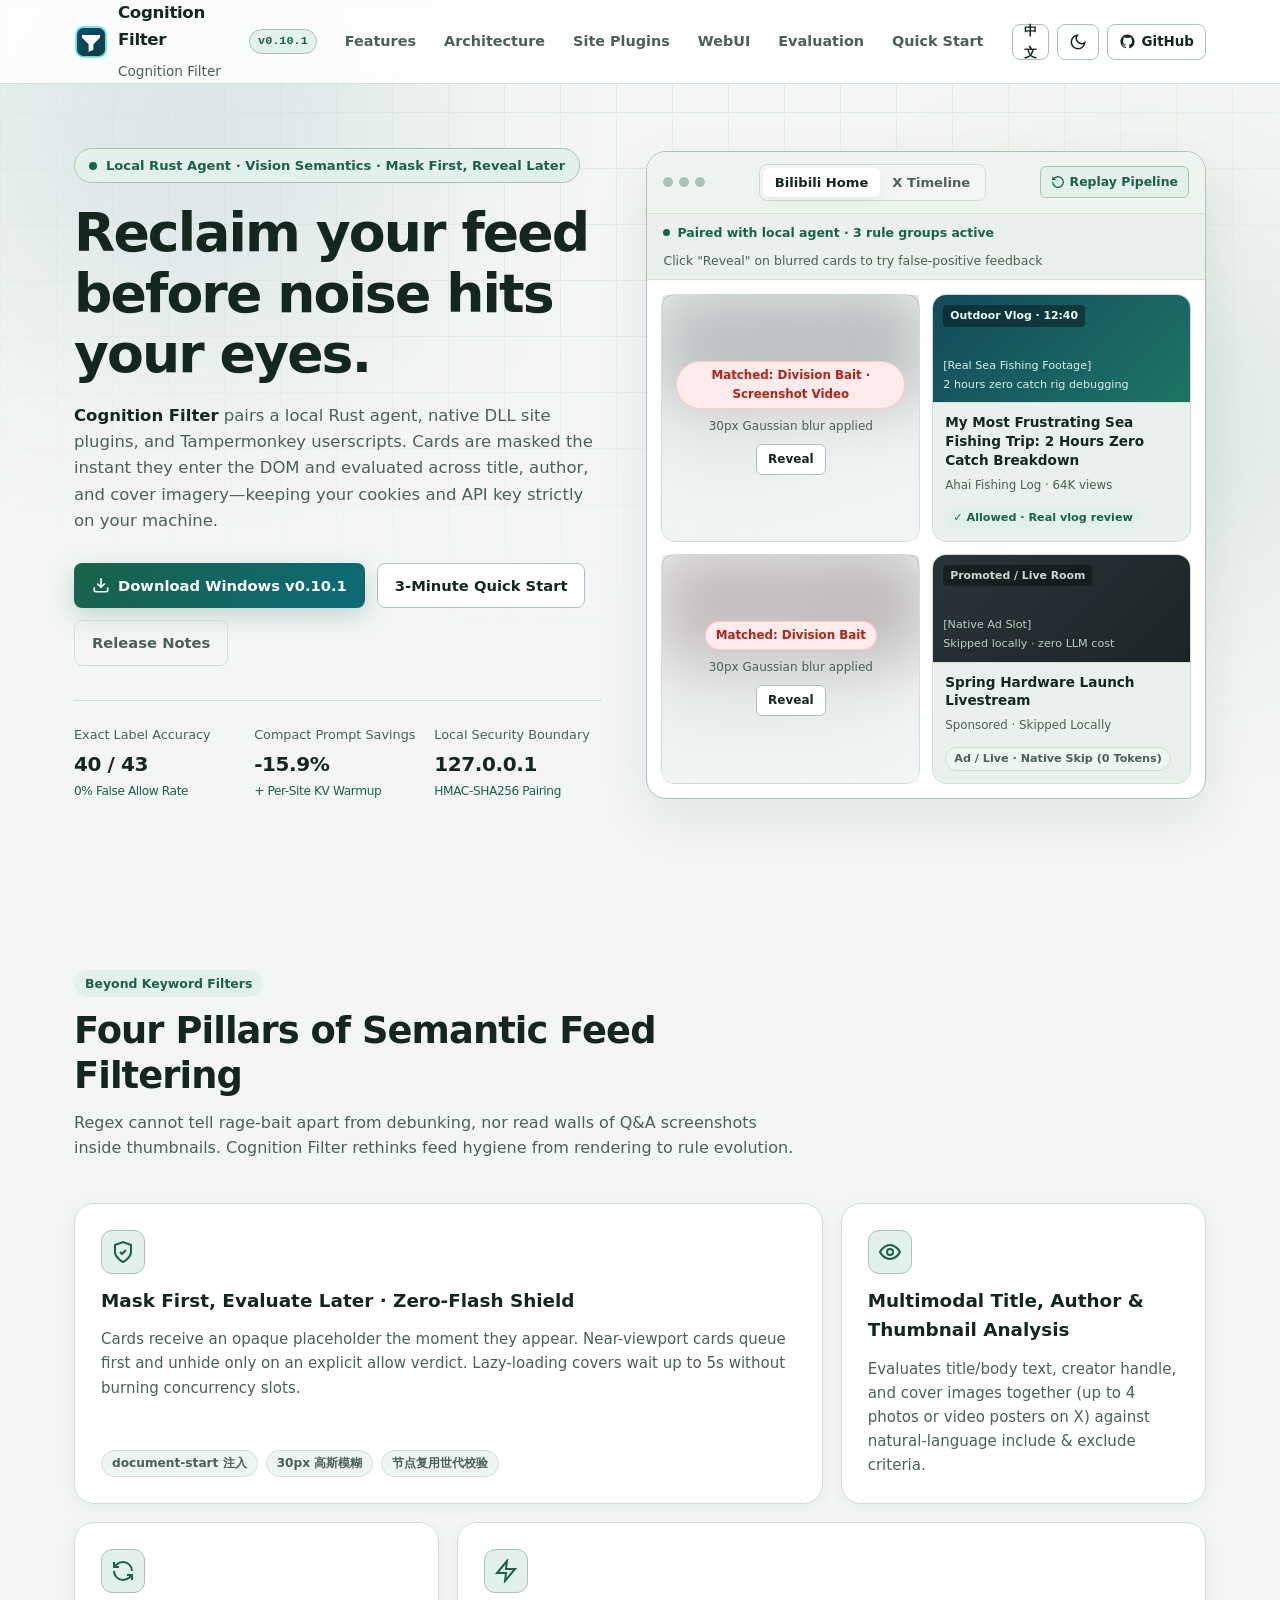
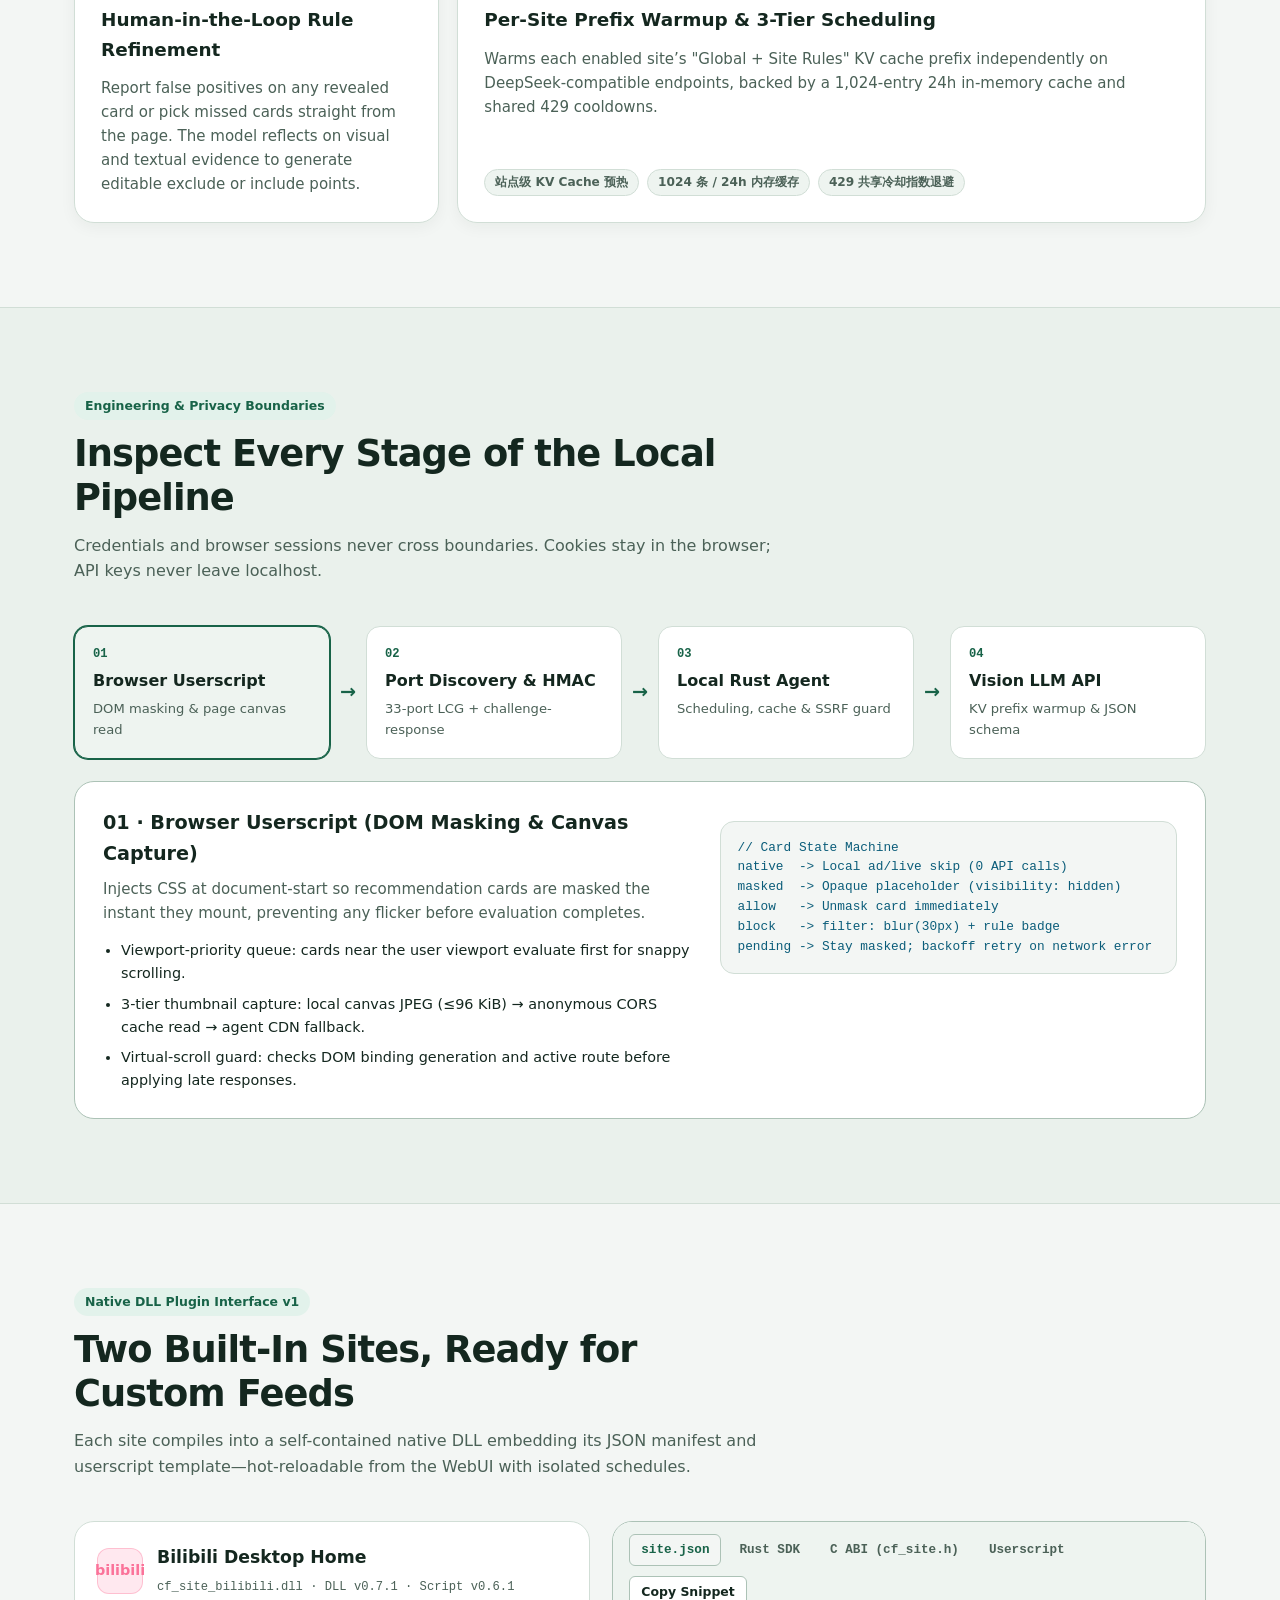
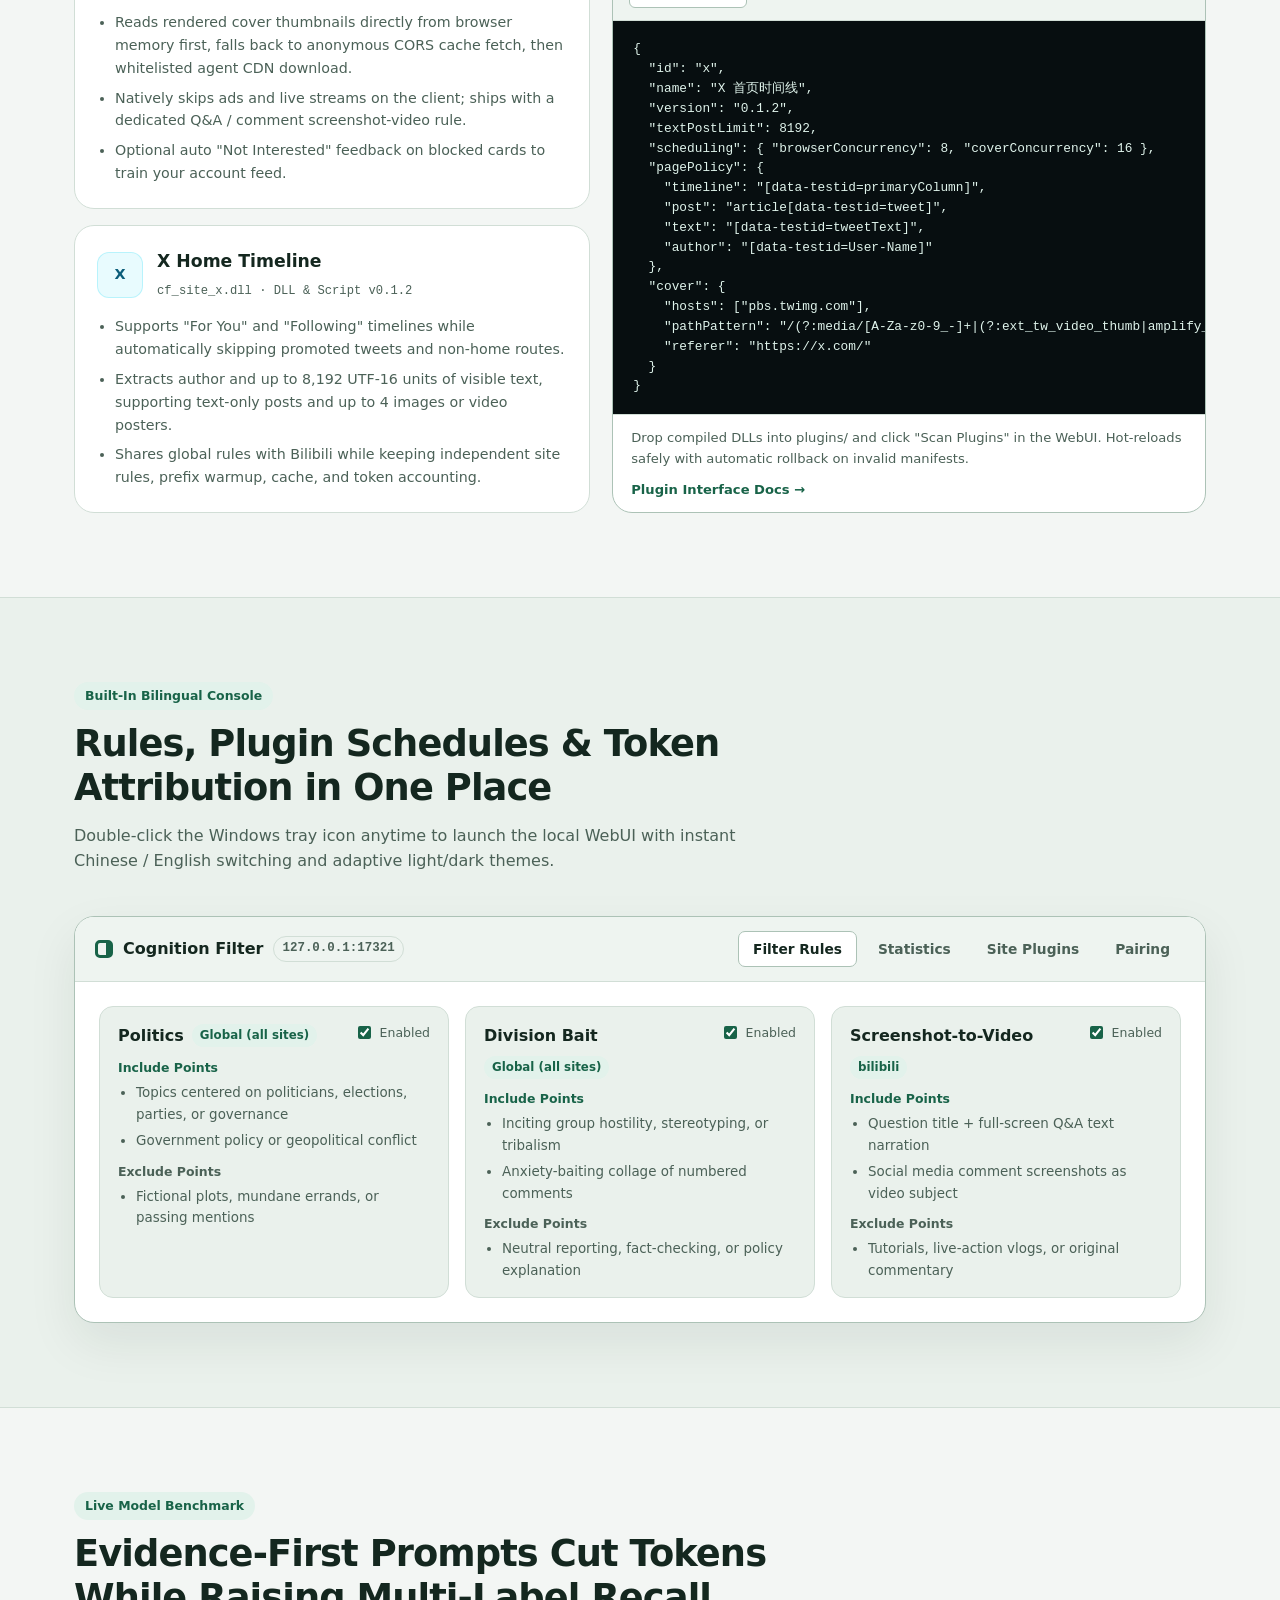
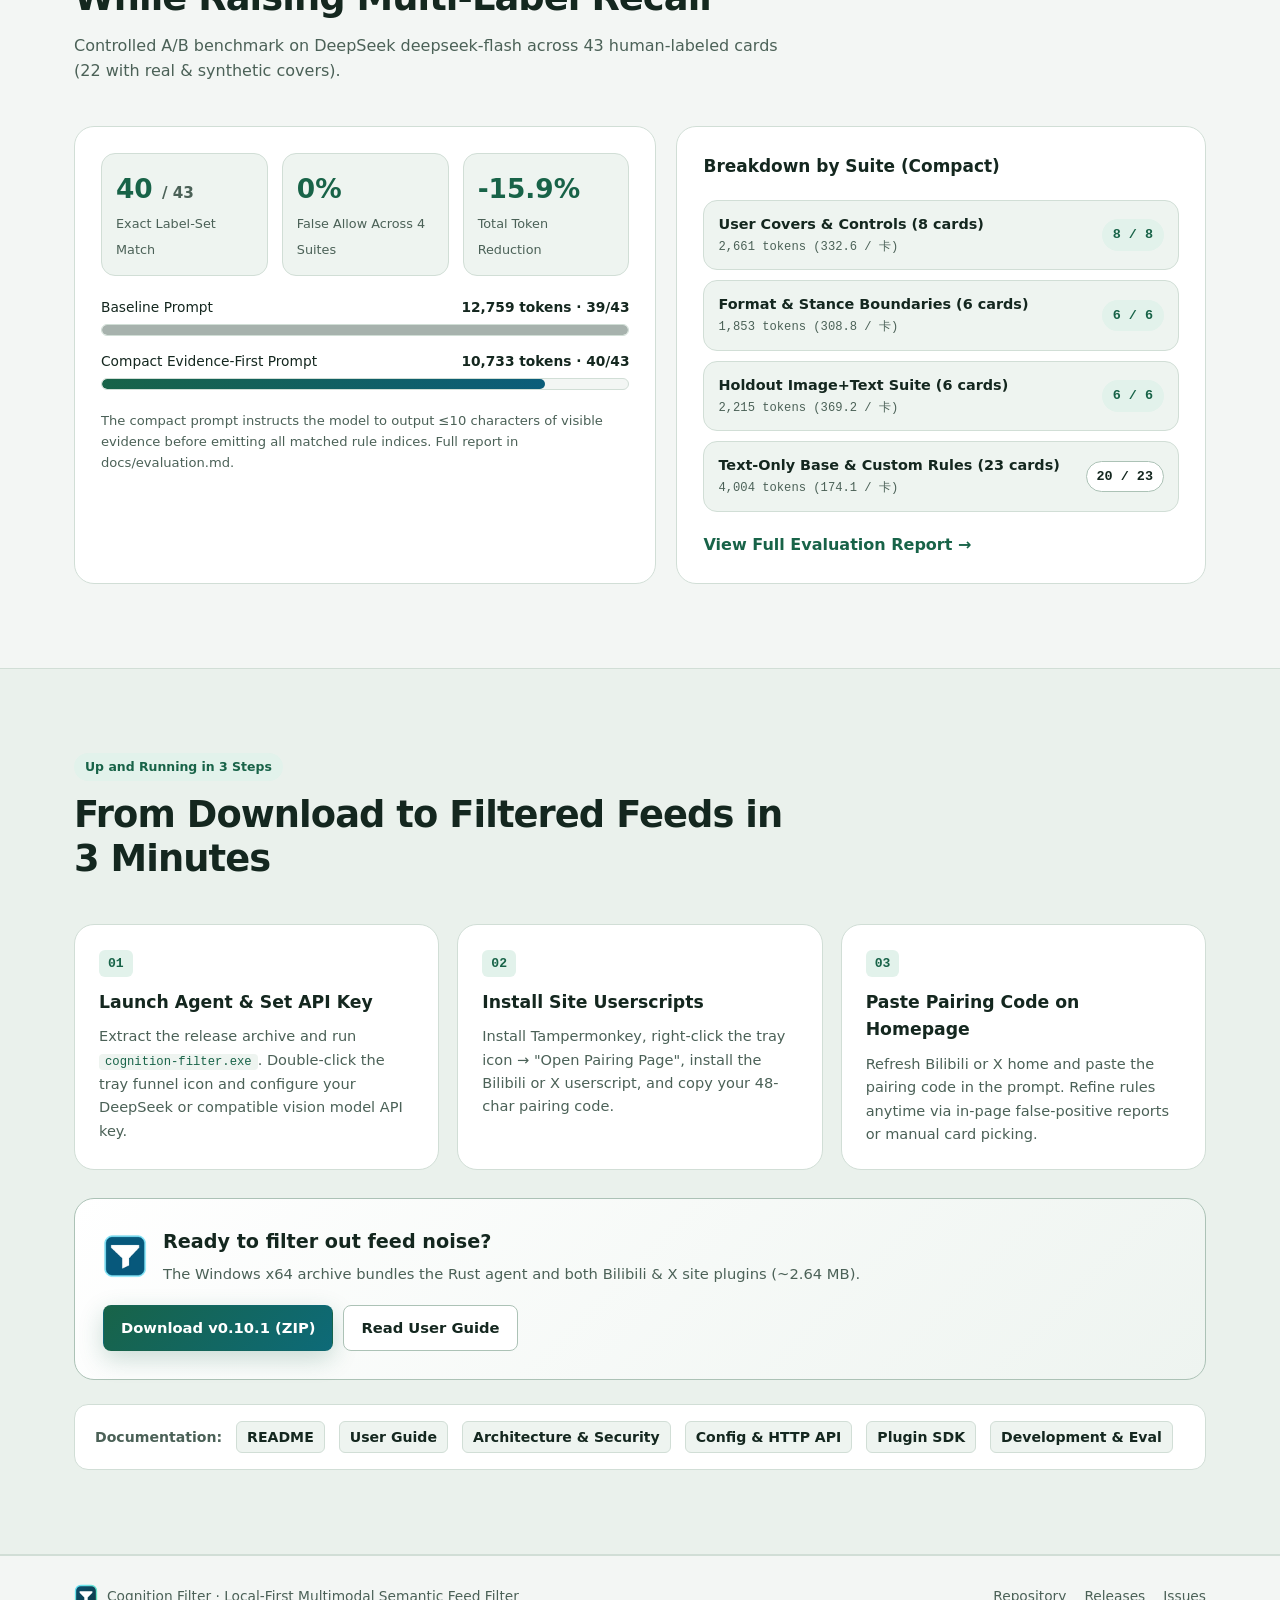
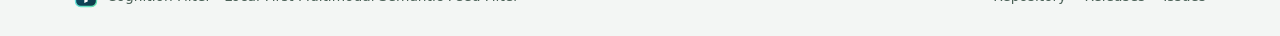
==== website/index.html @ f6a84e38 "Add GitHub Pages homepage and link from README" ====
<!doctype html>
<html lang="zh-CN" data-theme="dark">
<head>
  <meta charset="utf-8">
  <meta name="viewport" content="width=device-width, initial-scale=1">
  <title data-i18n="meta.title">认知滤网 Cognition Filter · 本地优先的多模态网页语义过滤工具</title>
  <meta name="description" content="认知滤网（Cognition Filter）：本地 Rust Agent + 站点 DLL 插件 + 油猴脚本，结合视觉大模型对 B 站、X 等信息流卡片先遮盖、后判定，把信息流还给自己。">
  <meta property="og:type" content="website">
  <meta property="og:title" content="认知滤网 Cognition Filter">
  <meta property="og:description" content="本地优先的多模态网页语义过滤工具：先遮盖、后判定，结合标题、作者与封面语义过滤信息流噪音。">
  <meta property="og:url" content="https://lightsing.github.io/cognition-filter/">
  <link rel="icon" type="image/svg+xml" href="assets/logo.svg">
  <link rel="alternate icon" type="image/png" href="assets/tray-icon.png">
  <link rel="stylesheet" href="styles.css">
  <script defer src="app.js"></script>
</head>
<body>
  <a class="skip-link" href="#main" data-i18n="a11y.skip">跳到主要内容</a>

  <div class="ambient-bg" aria-hidden="true">
    <div class="ambient-orb orb-1"></div>
    <div class="ambient-orb orb-2"></div>
    <div class="ambient-grid"></div>
  </div>

  <header class="site-header">
    <div class="container header-inner">
      <a class="brand" href="#top">
        <img class="brand-logo" src="assets/logo.svg" alt="" width="34" height="34">
        <span class="brand-copy">
          <strong data-i18n="brand.name">认知滤网</strong>
          <span class="brand-en">Cognition Filter</span>
        </span>
        <span class="version-pill">v0.10.1</span>
      </a>

      <nav class="main-nav" aria-label="Primary">
        <a href="#features" data-i18n="nav.features">核心特性</a>
        <a href="#architecture" data-i18n="nav.architecture">架构与安全</a>
        <a href="#plugins" data-i18n="nav.plugins">站点插件</a>
        <a href="#webui" data-i18n="nav.webui">本地 WebUI</a>
        <a href="#eval" data-i18n="nav.eval">实测数据</a>
        <a href="#quickstart" data-i18n="nav.quickstart">快速开始</a>
      </nav>

      <div class="header-actions">
        <button id="lang-toggle" class="icon-btn" type="button" aria-label="Switch language">
          <span class="btn-label" id="lang-label">EN</span>
        </button>
        <button id="theme-toggle" class="icon-btn" type="button" aria-label="Toggle theme" title="Toggle theme">
          <svg class="icon-sun" viewBox="0 0 24 24" width="18" height="18" fill="none" stroke="currentColor" stroke-width="2" aria-hidden="true">
            <circle cx="12" cy="12" r="4"/>
            <path d="M12 2v2m0 16v2M4.93 4.93l1.41 1.41m11.32 11.32l1.41 1.41M2 12h2m16 0h2M4.93 19.07l1.41-1.41m11.32-11.32l1.41-1.41"/>
          </svg>
          <svg class="icon-moon" viewBox="0 0 24 24" width="18" height="18" fill="none" stroke="currentColor" stroke-width="2" aria-hidden="true">
            <path d="M21 12.79A9 9 0 1 1 11.21 3 7 7 0 0 0 21 12.79z"/>
          </svg>
        </button>
        <a class="gh-btn" href="https://github.com/lightsing/cognition-filter" target="_blank" rel="noopener noreferrer">
          <svg viewBox="0 0 24 24" width="17" height="17" fill="currentColor" aria-hidden="true">
            <path d="M12 2C6.477 2 2 6.484 2 12.017c0 4.425 2.865 8.18 6.839 9.504.5.092.682-.217.682-.483 0-.237-.008-.868-.013-1.703-2.782.605-3.369-1.343-3.369-1.343-.454-1.158-1.11-1.466-1.11-1.466-.908-.62.069-.608.069-.608 1.003.07 1.53 1.032 1.53 1.032.892 1.53 2.341 1.088 2.91.832.092-.647.35-1.088.636-1.338-2.22-.253-4.555-1.113-4.555-4.951 0-1.093.39-1.988 1.029-2.688-.103-.253-.446-1.272.098-2.65 0 0 .84-.27 2.75 1.026A9.564 9.564 0 0 1 12 6.844a9.59 9.59 0 0 1 2.504.337c1.909-1.296 2.747-1.027 2.747-1.027.546 1.379.202 2.398.1 2.651.64.7 1.028 1.595 1.028 2.688 0 3.848-2.339 4.695-4.566 4.943.359.309.678.92.678 1.855 0 1.338-.012 2.419-.012 2.747 0 .268.18.58.688.482A10.02 10.02 0 0 0 22 12.017C22 6.484 17.522 2 12 2z"/>
          </svg>
          <span>GitHub</span>
        </a>
        <button id="menu-toggle" class="icon-btn mobile-only" type="button" aria-label="Toggle navigation" aria-expanded="false">
          <svg viewBox="0 0 24 24" width="20" height="20" fill="none" stroke="currentColor" stroke-width="2" aria-hidden="true">
            <path d="M4 7h16M4 12h16M4 17h16"/>
          </svg>
        </button>
      </div>
    </div>
    <div id="mobile-drawer" class="mobile-drawer" hidden>
      <a href="#features" data-i18n="nav.features">核心特性</a>
      <a href="#architecture" data-i18n="nav.architecture">架构与安全</a>
      <a href="#plugins" data-i18n="nav.plugins">站点插件</a>
      <a href="#webui" data-i18n="nav.webui">本地 WebUI</a>
      <a href="#eval" data-i18n="nav.eval">实测数据</a>
      <a href="#quickstart" data-i18n="nav.quickstart">快速开始</a>
    </div>
  </header>

  <main id="main">
    <!-- Hero Section -->
    <section id="top" class="hero">
      <div class="container hero-grid">
        <div class="hero-copy">
          <div class="eyebrow">
            <span class="pulse-dot" aria-hidden="true"></span>
            <span data-i18n="hero.eyebrow">Rust 本地 Agent · 多模态视觉语义 · 先遮盖后判定</span>
          </div>
          <h1 class="hero-title" data-i18n="hero.title">
            在污染视线前，<br>把信息流还给自己。
          </h1>
          <p class="hero-desc" data-i18n="hero.desc">
            <strong>认知滤网（Cognition Filter）</strong>通过「本地 Rust Agent + 站点 DLL 插件 + 油猴脚本」协同工作。卡片出现即施加占位遮罩，综合标题、作者与封面视觉语义判定——精准拦截情绪挑动与截图搬运视频，Cookie 与 API Key 始终留在你的电脑。
          </p>

          <div class="hero-cta">
            <a class="btn btn-primary" href="https://github.com/lightsing/cognition-filter/releases/download/v0.10.1/cognition-filter-v0.10.1-windows-x64.zip">
              <svg viewBox="0 0 24 24" width="18" height="18" fill="none" stroke="currentColor" stroke-width="2.2" aria-hidden="true">
                <path d="M21 15v4a2 2 0 0 1-2 2H5a2 2 0 0 1-2-2v-4M7 10l5 5 5-5M12 15V3"/>
              </svg>
              <span data-i18n="hero.download">下载 Windows 版 v0.10.1</span>
            </a>
            <a class="btn btn-secondary" href="#quickstart" data-i18n="hero.quickstart">5 分钟快速上手</a>
            <a class="btn btn-ghost" href="https://github.com/lightsing/cognition-filter/releases/tag/v0.10.1" target="_blank" rel="noopener noreferrer" data-i18n="hero.releaseNotes">Release 说明</a>
          </div>

          <dl class="hero-metrics">
            <div class="hero-metric">
              <dt data-i18n="hero.metric1Label">实测完整标签命中</dt>
              <dd>40 / 43 <span class="metric-sub" data-i18n="hero.metric1Sub">0% 漏放误行</span></dd>
            </div>
            <div class="hero-metric">
              <dt data-i18n="hero.metric2Label">紧凑提示词省流</dt>
              <dd>-15.9% <span class="metric-sub" data-i18n="hero.metric2Sub">+ 站点 KV 前缀预热</span></dd>
            </div>
            <div class="hero-metric">
              <dt data-i18n="hero.metric3Label">隐私与安全边界</dt>
              <dd>127.0.0.1 <span class="metric-sub" data-i18n="hero.metric3Sub">HMAC 双向配对</span></dd>
            </div>
          </dl>
        </div>

        <!-- Interactive Live Demo Sandbox -->
        <div class="hero-demo" aria-label="Interactive filtering demonstration">
          <div class="demo-chrome">
            <div class="demo-dots" aria-hidden="true">
              <span></span><span></span><span></span>
            </div>
            <div class="demo-tabs" role="tablist" aria-label="Site preview tabs">
              <button class="demo-tab is-active" type="button" role="tab" aria-selected="true" data-site="bilibili" data-i18n="demo.tabBili">哔哩哔哩首页</button>
              <button class="demo-tab" type="button" role="tab" aria-selected="false" data-site="x" data-i18n="demo.tabX">X 首页时间线</button>
            </div>
            <button id="replay-demo" class="replay-btn" type="button">
              <svg viewBox="0 0 24 24" width="14" height="14" fill="none" stroke="currentColor" stroke-width="2.2" aria-hidden="true">
                <path d="M3 12a9 9 0 1 0 3-6.7L3 8m0-5v5h5"/>
              </svg>
              <span data-i18n="demo.replay">重放过滤流程</span>
            </button>
          </div>

          <div class="demo-status-bar">
            <span class="demo-status-pill">
              <span class="status-dot"></span>
              <span id="demo-pipeline-text" data-i18n="demo.statusReady">已配对本地 Agent · 3 组规则生效中</span>
            </span>
            <span class="demo-hint" data-i18n="demo.hint">点击遮罩卡片的「仍要查看」体验误杀反馈</span>
          </div>

          <div id="demo-feed" class="demo-feed"></div>
        </div>
      </div>
    </section>

    <!-- Core Features Section -->
    <section id="features" class="section">
      <div class="container">
        <div class="section-head">
          <span class="section-tag" data-i18n="features.tag">为什么不是关键词屏蔽</span>
          <h2 data-i18n="features.title">真正读懂封面与语境的四重机制</h2>
          <p data-i18n="features.lead">关键词正则无法分辨「制造对立」与「理性辟谣」，也看不见封面上满屏的聊天与回答截图。认知滤网从呈现机制到规则进化全面重构过滤体验。</p>
        </div>

        <div class="bento-grid">
          <article class="bento-card bento-wide">
            <div class="bento-icon icon-shield" aria-hidden="true">
              <svg viewBox="0 0 24 24" width="24" height="24" fill="none" stroke="currentColor" stroke-width="2">
                <path d="M12 22s8-4 8-10V5l-8-3-8 3v7c0 6 8 10 8 10z"/>
                <path d="m9 12 2 2 4-4"/>
              </svg>
            </div>
            <h3 data-i18n="features.f1Title">先遮盖，后判定 · 零闪屏护眼盾</h3>
            <p data-i18n="features.f1Desc">卡片进入 DOM 瞬间施加不透明占位，靠近视口的卡片优先排队送审，明确放行后才显露内容。封面懒加载期间（最多等待 5 秒）不占送审并发名额，证据不足或超时的卡片保持待判定，绝不「先闪现再隐藏」。</p>
            <div class="pill-row">
              <span>document-start 注入</span>
              <span>30px 高斯模糊</span>
              <span>节点复用世代校验</span>
            </div>
          </article>

          <article class="bento-card">
            <div class="bento-icon icon-vision" aria-hidden="true">
              <svg viewBox="0 0 24 24" width="24" height="24" fill="none" stroke="currentColor" stroke-width="2">
                <path d="M2 12s3.5-7 10-7 10 7 10 7-3.5 7-10 7-10-7-10-7Z"/>
                <circle cx="12" cy="12" r="3"/>
              </svg>
            </div>
            <h3 data-i18n="features.f2Title">标题、昵称与封面联合判断</h3>
            <p data-i18n="features.f2Desc">合看标题/正文、作者昵称和缩略图（X 支持最多 4 张配图与视频海报），自然语言编写「命中要点」与「保留例外」，一眼区分实拍科普与网帖截图搬运。</p>
          </article>

          <article class="bento-card">
            <div class="bento-icon icon-loop" aria-hidden="true">
              <svg viewBox="0 0 24 24" width="24" height="24" fill="none" stroke="currentColor" stroke-width="2">
                <path d="M21 12a9 9 0 0 0-9-9 9.75 9.75 0 0 0-6.74 2.74L3 8"/>
                <path d="M3 3v5h5m-5 4a9 9 0 0 0 9 9 9.75 9.75 0 0 0 6.74-2.74L21 16"/>
                <path d="M16 16h5v5"/>
              </svg>
            </div>
            <h3 data-i18n="features.f3Title">误杀反思与选卡屏蔽闭环</h3>
            <p data-i18n="features.f3Desc">展开命中卡片点击「反馈误杀」，或通过油猴菜单「选择卡片进行屏蔽」，模型会自动提炼可泛化的视觉与文本边界，生成可编辑的例外或命中要点写入规则组。</p>
          </article>

          <article class="bento-card bento-wide">
            <div class="bento-icon icon-bolt" aria-hidden="true">
              <svg viewBox="0 0 24 24" width="24" height="24" fill="none" stroke="currentColor" stroke-width="2">
                <path d="M13 2 3 14h9l-1 8 10-12h-9l1-8z"/>
              </svg>
            </div>
            <h3 data-i18n="features.f4Title">按站点前缀预热 + 三级缓存与并发调度</h3>
            <p data-i18n="features.f4Desc">使用 DeepSeek 等兼容接口时，Agent 为每个启用站点独立预热「全局 + 本站规则」KV Cache 前缀，逐卡判定从规则确认轮次直接分叉；叠加 24 小时 1,024 条内存判定缓存与页面缓存读图，大幅压低 Token 成本与网络延迟。</p>
            <div class="pill-row">
              <span>站点级 KV Cache 预热</span>
              <span>1024 条 / 24h 内存缓存</span>
              <span>429 共享冷却指数退避</span>
            </div>
          </article>
        </div>
      </div>
    </section>

    <!-- Architecture & Security Section -->
    <section id="architecture" class="section section-alt">
      <div class="container">
        <div class="section-head">
          <span class="section-tag" data-i18n="arch.tag">工程架构与隐私边界</span>
          <h2 data-i18n="arch.title">点击任意链路节点，查看安全与并发设计</h2>
          <p data-i18n="arch.lead">所有敏感凭证与账号状态严格隔离。浏览器 Cookie 不出页面，API Key 不出本机。</p>
        </div>

        <div class="arch-pipeline" role="tablist" aria-label="Architecture stages">
          <button class="arch-node is-active" type="button" role="tab" aria-selected="true" data-stage="userscript">
            <span class="node-step">01</span>
            <strong data-i18n="arch.s1Title">浏览器油猴脚本</strong>
            <span class="node-sub" data-i18n="arch.s1Sub">DOM 遮罩与页面读图</span>
          </button>
          <div class="arch-arrow" aria-hidden="true">→</div>
          <button class="arch-node" type="button" role="tab" aria-selected="false" data-stage="discovery">
            <span class="node-step">02</span>
            <strong data-i18n="arch.s2Title">端口发现与配对</strong>
            <span class="node-sub" data-i18n="arch.s2Sub">LCG 序列 + HMAC 校验</span>
          </button>
          <div class="arch-arrow" aria-hidden="true">→</div>
          <button class="arch-node" type="button" role="tab" aria-selected="false" data-stage="agent">
            <span class="node-step">03</span>
            <strong data-i18n="arch.s3Title">Rust 本地 Agent</strong>
            <span class="node-sub" data-i18n="arch.s3Sub">调度、缓存与 SSRF 守卫</span>
          </button>
          <div class="arch-arrow" aria-hidden="true">→</div>
          <button class="arch-node" type="button" role="tab" aria-selected="false" data-stage="model">
            <span class="node-step">04</span>
            <strong data-i18n="arch.s4Title">视觉大模型 API</strong>
            <span class="node-sub" data-i18n="arch.s4Sub">KV 预热与结构化输出</span>
          </button>
        </div>

        <div id="arch-detail" class="arch-detail"></div>
      </div>
    </section>

    <!-- Site Plugins & SDK Section -->
    <section id="plugins" class="section">
      <div class="container">
        <div class="section-head">
          <span class="section-tag" data-i18n="plugins.tag">原生 DLL 插件架构 v1</span>
          <h2 data-i18n="plugins.title">开箱即用双站点，几分钟扩展任意信息流</h2>
          <p data-i18n="plugins.lead">每个网站封装为自包含的原生动态库（内嵌清单 JSON 与油猴脚本模板），支持 WebUI 热重载、独立并发额度与站点专属规则。</p>
        </div>

        <div class="plugins-layout">
          <div class="site-cards-col">
            <article class="site-card">
              <div class="site-card-head">
                <div class="site-badge badge-bili">bilibili</div>
                <div>
                  <h3 data-i18n="plugins.biliName">哔哩哔哩首页</h3>
                  <span class="site-meta">cf_site_bilibili.dll · DLL v0.7.1 · Script v0.6.1</span>
                </div>
              </div>
              <ul class="site-features">
                <li data-i18n="plugins.biliF1">优先直读页面已渲染封面缩略图，失败后匿名跨域缓存读取，最终兜底 Agent 白名单 CDN 下载（i0/i1/i2.hdslb.com）。</li>
                <li data-i18n="plugins.biliF2">本机识别并跳过广告位与直播间；内置「网帖、问答和评论截图转视频」专属规则。</li>
                <li data-i18n="plugins.biliF3">可选开启对命中卡片自动点击「内容不感兴趣」，联动账号原生推荐反馈。</li>
              </ul>
            </article>

            <article class="site-card">
              <div class="site-card-head">
                <div class="site-badge badge-x">X</div>
                <div>
                  <h3 data-i18n="plugins.xName">X 首页时间线</h3>
                  <span class="site-meta">cf_site_x.dll · DLL &amp; Script v0.1.2</span>
                </div>
              </div>
              <ul class="site-features">
                <li data-i18n="plugins.xF1">支持「为你推荐」与「正在关注」时间线，自动跳过推广广告与非首页路由。</li>
                <li data-i18n="plugins.xF2">提取作者与最多 8,192 个 UTF-16 单元可见正文，支持纯文字帖及最多 4 张配图/视频静态预览。</li>
                <li data-i18n="plugins.xF3">与 B 站共享全局规则同时享有独立的站点规则、前缀预热、缓存与用量统计。</li>
              </ul>
            </article>
          </div>

          <div class="sdk-workbench">
            <div class="workbench-head">
              <div class="code-tabs" role="tablist" aria-label="SDK Code examples">
                <button class="code-tab is-active" type="button" data-code="manifest">site.json</button>
                <button class="code-tab" type="button" data-code="rust">Rust SDK</button>
                <button class="code-tab" type="button" data-code="cabi">C ABI (cf_site.h)</button>
                <button class="code-tab" type="button" data-code="userscript">Userscript</button>
              </div>
              <button id="copy-code" class="copy-code-btn" type="button" data-i18n="sdk.copy">复制片段</button>
            </div>
            <pre class="code-block"><code id="sdk-code"></code></pre>
            <div class="workbench-foot">
              <span data-i18n="sdk.foot">编译后放入 plugins/ 目录，在 WebUI 点击「发现新插件」即可生效，支持热重载且校验失败自动回退。</span>
              <a href="https://github.com/lightsing/cognition-filter/blob/main/docs/site-plugins.md" target="_blank" rel="noopener noreferrer" data-i18n="sdk.docsLink">阅读插件接口文档 →</a>
            </div>
          </div>
        </div>
      </div>
    </section>

    <!-- Local WebUI Interactive Preview -->
    <section id="webui" class="section section-alt">
      <div class="container">
        <div class="section-head">
          <span class="section-tag" data-i18n="webui.tag">自带双语本地控制台</span>
          <h2 data-i18n="webui.title">从规则编排到 Token 归因，一切尽在掌握</h2>
          <p data-i18n="webui.lead">双击 Windows 托盘漏斗图标即可打开本地 WebUI，支持简体中文 / English 实时切换与深浅色自适应。</p>
        </div>

        <div class="webui-frame">
          <div class="webui-topbar">
            <div class="webui-brand">
              <span class="webui-mark" aria-hidden="true"></span>
              <span>Cognition Filter</span>
              <span class="webui-host">127.0.0.1:17321</span>
            </div>
            <div class="webui-nav" role="tablist" aria-label="WebUI screens">
              <button class="webui-tab is-active" type="button" data-screen="rules" data-i18n="webui.tabRules">过滤规则</button>
              <button class="webui-tab" type="button" data-screen="stats" data-i18n="webui.tabStats">过滤统计</button>
              <button class="webui-tab" type="button" data-screen="plugins" data-i18n="webui.tabPlugins">站点插件</button>
              <button class="webui-tab" type="button" data-screen="pairing" data-i18n="webui.tabPairing">浏览器配对</button>
            </div>
          </div>
          <div id="webui-viewport" class="webui-viewport"></div>
        </div>
      </div>
    </section>

    <!-- Evaluation Benchmark Section -->
    <section id="eval" class="section">
      <div class="container">
        <div class="section-head">
          <span class="section-tag" data-i18n="eval.tag">真实模型实测验证</span>
          <h2 data-i18n="eval.title">先写依据再输出标签，准确率更高、Token 更省</h2>
          <p data-i18n="eval.lead">基于 DeepSeek deepseek-flash 对 43 张人工标注卡片（含 22 张真实封面与合成对照）进行的对照组实测结果。</p>
        </div>

        <div class="eval-grid">
          <div class="eval-summary-card">
            <div class="eval-stat-pair">
              <div class="eval-stat">
                <span class="eval-num">40 <small>/ 43</small></span>
                <span class="eval-label" data-i18n="eval.exact">完整标签精确匹配</span>
              </div>
              <div class="eval-stat">
                <span class="eval-num">0%</span>
                <span class="eval-label" data-i18n="eval.falseAllow">四个测试集漏放率</span>
              </div>
              <div class="eval-stat">
                <span class="eval-num">-15.9%</span>
                <span class="eval-label" data-i18n="eval.tokenDrop">总 Token 消耗降幅</span>
              </div>
            </div>

            <div class="eval-compare-bars">
              <div class="bar-group">
                <div class="bar-label">
                  <span data-i18n="eval.barBase">对照版提示词 (Baseline)</span>
                  <strong>12,759 tokens · 39/43</strong>
                </div>
                <div class="bar-track"><div class="bar-fill bar-muted" style="width: 100%"></div></div>
              </div>
              <div class="bar-group">
                <div class="bar-label">
                  <span data-i18n="eval.barCompact">精简依据版提示词 (Compact)</span>
                  <strong>10,733 tokens · 40/43</strong>
                </div>
                <div class="bar-track"><div class="bar-fill bar-accent" style="width: 84.1%"></div></div>
              </div>
            </div>

            <p class="eval-footnote" data-i18n="eval.footnote">注：精简版要求模型先用 ≤10 字写出可见依据，再输出全部命中规则编号，显著提升了多标签组合的召回表现。完整报告见 docs/evaluation.md。</p>
          </div>

          <div class="eval-suites-card">
            <h3 data-i18n="eval.suiteHeading">分测试集表现（Compact 最终版）</h3>
            <div class="suite-list">
              <div class="suite-item">
                <div class="suite-meta">
                  <strong data-i18n="eval.s1Name">用户封面与保留对照 (8 张)</strong>
                  <span class="suite-tokens">2,661 tokens (332.6 / 卡)</span>
                </div>
                <span class="suite-score score-perfect">8 / 8</span>
              </div>
              <div class="suite-item">
                <div class="suite-meta">
                  <strong data-i18n="eval.s2Name">形式与立场边界 (6 张)</strong>
                  <span class="suite-tokens">1,853 tokens (308.8 / 卡)</span>
                </div>
                <span class="suite-score score-perfect">6 / 6</span>
              </div>
              <div class="suite-item">
                <div class="suite-meta">
                  <strong data-i18n="eval.s3Name">保留图文验证集 (6 张)</strong>
                  <span class="suite-tokens">2,215 tokens (369.2 / 卡)</span>
                </div>
                <span class="suite-score score-perfect">6 / 6</span>
              </div>
              <div class="suite-item">
                <div class="suite-meta">
                  <strong data-i18n="eval.s4Name">无图基础与自定义规则 (23 张)</strong>
                  <span class="suite-tokens">4,004 tokens (174.1 / 卡)</span>
                </div>
                <span class="suite-score">20 / 23</span>
              </div>
            </div>
            <a class="text-link" href="https://github.com/lightsing/cognition-filter/blob/main/docs/evaluation.md" target="_blank" rel="noopener noreferrer" data-i18n="eval.reportLink">查看完整实测与误差分析 →</a>
          </div>
        </div>
      </div>
    </section>

    <!-- Quick Start & Docs Section -->
    <section id="quickstart" class="section section-alt">
      <div class="container">
        <div class="section-head">
          <span class="section-tag" data-i18n="start.tag">三步开启清净浏览</span>
          <h2 data-i18n="start.title">从下载到完成配对，只需 3 分钟</h2>
        </div>

        <ol class="steps-grid">
          <li class="step-card">
            <span class="step-badge">01</span>
            <h3 data-i18n="start.step1Title">启动 Agent 并填写密钥</h3>
            <p data-i18n="start.step1Desc">下载并解压 Release 压缩包，运行 <code>cognition-filter.exe</code>。双击任务栏托盘漏斗图标打开配置页，填入 DeepSeek 或任意兼容视觉模型的 API Key。</p>
          </li>
          <li class="step-card">
            <span class="step-badge">02</span>
            <h3 data-i18n="start.step2Title">安装站点油猴脚本</h3>
            <p data-i18n="start.step2Desc">在浏览器安装 Tampermonkey，右键托盘选择「打开配对页」，点击安装「哔哩哔哩首页」或「X 首页时间线」脚本，并复制 48 位本机配对码。</p>
          </li>
          <li class="step-card">
            <span class="step-badge">03</span>
            <h3 data-i18n="start.step3Title">刷新首页粘贴配对码</h3>
            <p data-i18n="start.step3Desc">打开 B 站或 X 首页并刷新，在首次弹窗粘贴本机配对码即可开始过滤。支持随时在网页内点击「反馈误杀」或「选卡屏蔽」持续调优。</p>
          </li>
        </ol>

        <div class="cta-banner">
          <div class="cta-banner-copy">
            <div class="cta-banner-brand">
              <img src="assets/tray-icon.png" alt="Cognition Filter tray icon" width="44" height="44">
              <div>
                <h3 data-i18n="cta.title">准备好过滤信息流噪音了吗？</h3>
                <p data-i18n="cta.desc">Windows x64 发布包已内置 Rust Agent 主程序与 B 站、X 双站点插件（约 2.64 MB）。</p>
              </div>
            </div>
          </div>
          <div class="cta-banner-actions">
            <a class="btn btn-primary" href="https://github.com/lightsing/cognition-filter/releases/download/v0.10.1/cognition-filter-v0.10.1-windows-x64.zip">
              <span data-i18n="cta.download">立即下载 v0.10.1 (ZIP)</span>
            </a>
            <a class="btn btn-secondary" href="https://github.com/lightsing/cognition-filter/blob/main/docs/user-guide.md" target="_blank" rel="noopener noreferrer" data-i18n="cta.guide">阅读用户手册</a>
          </div>
        </div>

        <div class="docs-strip">
          <span class="docs-label" data-i18n="docs.label">完整文档导航：</span>
          <a href="https://github.com/lightsing/cognition-filter/blob/main/README.md" target="_blank" rel="noopener noreferrer">README</a>
          <a href="https://github.com/lightsing/cognition-filter/blob/main/docs/user-guide.md" target="_blank" rel="noopener noreferrer" data-i18n="docs.userGuide">用户使用手册</a>
          <a href="https://github.com/lightsing/cognition-filter/blob/main/docs/architecture.md" target="_blank" rel="noopener noreferrer" data-i18n="docs.arch">系统架构与安全</a>
          <a href="https://github.com/lightsing/cognition-filter/blob/main/docs/configuration.md" target="_blank" rel="noopener noreferrer" data-i18n="docs.config">配置与 HTTP API</a>
          <a href="https://github.com/lightsing/cognition-filter/blob/main/docs/site-plugins.md" target="_blank" rel="noopener noreferrer" data-i18n="docs.plugins">站点插件开发</a>
          <a href="https://github.com/lightsing/cognition-filter/blob/main/docs/development.md" target="_blank" rel="noopener noreferrer" data-i18n="docs.dev">开发与评测</a>
        </div>
      </div>
    </section>
  </main>

  <footer class="site-footer">
    <div class="container footer-inner">
      <div class="footer-brand">
        <img src="assets/logo.svg" alt="" width="24" height="24">
        <span data-i18n="footer.copy">认知滤网 Cognition Filter · 本地优先的多模态网页语义过滤工具</span>
      </div>
      <div class="footer-links">
        <a href="https://github.com/lightsing/cognition-filter" target="_blank" rel="noopener noreferrer">Repository</a>
        <a href="https://github.com/lightsing/cognition-filter/releases" target="_blank" rel="noopener noreferrer">Releases</a>
        <a href="https://github.com/lightsing/cognition-filter/issues" target="_blank" rel="noopener noreferrer">Issues</a>
      </div>
    </div>
  </footer>
</body>
</html>
---- website/styles.css ----
:root {
  --bg: #071012;
  --bg-alt: #0b1619;
  --surface: #102025;
  --surface-2: #152930;
  --surface-glass: rgba(16, 32, 37, 0.78);
  --text: #eaf4f0;
  --text-muted: #93b0a7;
  --line: rgba(112, 224, 188, 0.16);
  --line-strong: rgba(112, 224, 188, 0.34);
  --accent: #5ee3a8;
  --accent-hover: #7cf0bd;
  --accent-2: #5ee3f7;
  --accent-soft: rgba(94, 227, 168, 0.13);
  --on-accent: #052018;
  --danger: #ff8c82;
  --danger-soft: rgba(255, 140, 130, 0.14);
  --warn: #f4bf62;
  --warn-soft: rgba(244, 191, 98, 0.14);
  --shadow: 0 24px 64px rgba(0, 0, 0, 0.48);
  --shadow-sm: 0 6px 20px rgba(0, 0, 0, 0.28);
  --radius-sm: 8px;
  --radius-md: 14px;
  --radius-lg: 20px;
  --font-sans: -apple-system, BlinkMacSystemFont, "Segoe UI", "PingFang SC", "Hiragino Sans GB", "Microsoft YaHei", system-ui, sans-serif;
  --font-mono: ui-monospace, "Cascadia Mono", "SFMono-Regular", Consolas, "Liberation Mono", Menlo, monospace;
}

[data-theme="light"] {
  --bg: #f3f6f4;
  --bg-alt: #eaf1ec;
  --surface: #ffffff;
  --surface-2: #eef4f0;
  --surface-glass: rgba(255, 255, 255, 0.85);
  --text: #14271f;
  --text-muted: #4b6157;
  --line: #d1ded6;
  --line-strong: #acc2b6;
  --accent: #186348;
  --accent-hover: #124e38;
  --accent-2: #0b5d7a;
  --accent-soft: #e2f2eb;
  --on-accent: #ffffff;
  --danger: #b42318;
  --danger-soft: #fdeceb;
  --warn: #9a5b08;
  --warn-soft: #fef4e2;
  --shadow: 0 20px 50px rgba(16, 40, 29, 0.08);
  --shadow-sm: 0 4px 16px rgba(16, 40, 29, 0.05);
}

*, *::before, *::after {
  box-sizing: border-box;
}

html {
  scroll-behavior: smooth;
}

body {
  margin: 0;
  font-family: var(--font-sans);
  font-size: 16px;
  line-height: 1.6;
  color: var(--text);
  background: var(--bg);
  -webkit-font-smoothing: antialiased;
  overflow-x: clip;
}

code, pre {
  font-family: var(--font-mono);
}

a {
  color: inherit;
}

button {
  font: inherit;
  color: inherit;
}

.skip-link {
  position: absolute;
  left: -9999px;
  top: 10px;
  z-index: 200;
  padding: 8px 14px;
  border-radius: var(--radius-sm);
  background: var(--accent);
  color: var(--on-accent);
  font-weight: 700;
  text-decoration: none;
}

.skip-link:focus {
  left: 14px;
}

.container {
  max-width: 1180px;
  margin: 0 auto;
  padding: 0 24px;
}

/* Ambient Background */
.ambient-bg {
  position: fixed;
  inset: 0;
  z-index: -1;
  pointer-events: none;
  overflow: hidden;
}

.ambient-orb {
  position: absolute;
  border-radius: 50%;
  filter: blur(110px);
  opacity: 0.28;
}

[data-theme="light"] .ambient-orb {
  opacity: 0.16;
}

.orb-1 {
  width: 620px;
  height: 620px;
  top: -180px;
  left: -120px;
  background: radial-gradient(circle, var(--accent-2), transparent 70%);
}

.orb-2 {
  width: 560px;
  height: 560px;
  top: 140px;
  right: -140px;
  background: radial-gradient(circle, var(--accent), transparent 70%);
}

.ambient-grid {
  position: absolute;
  inset: 0;
  background-image:
    linear-gradient(var(--line) 1px, transparent 1px),
    linear-gradient(90deg, var(--line) 1px, transparent 1px);
  background-size: 56px 56px;
  mask-image: radial-gradient(ellipse 75% 55% at 50% 15%, #000 35%, transparent 100%);
  opacity: 0.45;
}

/* Header */
.site-header {
  position: sticky;
  top: 0;
  z-index: 100;
  backdrop-filter: blur(16px);
  -webkit-backdrop-filter: blur(16px);
  background: var(--surface-glass);
  border-bottom: 1px solid var(--line);
}

.header-inner {
  display: flex;
  align-items: center;
  justify-content: space-between;
  gap: 16px;
  min-height: 68px;
}

.brand {
  display: inline-flex;
  align-items: center;
  gap: 10px;
  text-decoration: none;
  min-width: 0;
}

.brand-logo {
  border-radius: 9px;
  flex-shrink: 0;
}

.brand-copy {
  display: flex;
  align-items: baseline;
  gap: 8px;
  flex-wrap: wrap;
}

.brand-copy strong {
  font-size: 1.04rem;
  font-weight: 750;
  letter-spacing: -0.02em;
}

.brand-en {
  font-size: 0.85rem;
  color: var(--text-muted);
  font-weight: 500;
}

.version-pill {
  padding: 2px 8px;
  border-radius: 999px;
  border: 1px solid var(--line-strong);
  background: var(--accent-soft);
  color: var(--accent);
  font-family: var(--font-mono);
  font-size: 0.74rem;
  font-weight: 700;
}

.main-nav {
  display: flex;
  align-items: center;
  gap: 4px;
}

.main-nav a {
  padding: 6px 12px;
  border-radius: var(--radius-sm);
  font-size: 0.9rem;
  font-weight: 550;
  color: var(--text-muted);
  text-decoration: none;
  transition: color 0.15s ease, background-color 0.15s ease;
  white-space: nowrap;
}

.main-nav a:hover {
  color: var(--text);
  background: var(--accent-soft);
}

.header-actions {
  display: flex;
  align-items: center;
  gap: 8px;
}

.icon-btn,
.gh-btn {
  display: inline-flex;
  align-items: center;
  justify-content: center;
  gap: 6px;
  height: 36px;
  padding: 0 11px;
  border-radius: var(--radius-sm);
  border: 1px solid var(--line-strong);
  background: var(--surface);
  color: var(--text);
  font-size: 0.84rem;
  font-weight: 650;
  cursor: pointer;
  text-decoration: none;
  transition: border-color 0.15s ease, background-color 0.15s ease, transform 0.15s ease;
}

.icon-btn:hover,
.gh-btn:hover {
  border-color: var(--accent);
  background: var(--surface-2);
}

[data-theme="dark"] .icon-sun { display: block; }
[data-theme="dark"] .icon-moon { display: none; }
[data-theme="light"] .icon-sun { display: none; }
[data-theme="light"] .icon-moon { display: block; }

.mobile-only {
  display: none;
}

.mobile-drawer {
  display: flex;
  flex-direction: column;
  gap: 4px;
  padding: 10px 24px 16px;
  border-top: 1px solid var(--line);
  background: var(--surface);
}

.mobile-drawer[hidden] {
  display: none;
}

.mobile-drawer a {
  padding: 9px 12px;
  border-radius: var(--radius-sm);
  text-decoration: none;
  font-weight: 600;
  color: var(--text-muted);
}

.mobile-drawer a:hover {
  background: var(--accent-soft);
  color: var(--text);
}

/* Buttons */
.btn {
  display: inline-flex;
  align-items: center;
  justify-content: center;
  gap: 8px;
  min-height: 44px;
  padding: 10px 17px;
  border-radius: var(--radius-sm);
  border: 1px solid transparent;
  font-size: 0.92rem;
  font-weight: 650;
  text-decoration: none;
  white-space: nowrap;
  cursor: pointer;
  transition: transform 0.15s ease, background-color 0.15s ease, border-color 0.15s ease, box-shadow 0.15s ease;
}

.btn:hover {
  transform: translateY(-1px);
}

.btn-primary {
  background: linear-gradient(135deg, var(--accent), var(--accent-2));
  color: #052018;
  box-shadow: 0 8px 28px rgba(94, 227, 168, 0.25);
}

[data-theme="light"] .btn-primary {
  background: linear-gradient(135deg, #186348, #0d6a78);
  color: #ffffff;
  box-shadow: 0 8px 24px rgba(24, 99, 72, 0.22);
}

.btn-primary:hover {
  filter: brightness(1.06);
}

.btn-secondary {
  background: var(--surface);
  border-color: var(--line-strong);
  color: var(--text);
}

.btn-secondary:hover {
  border-color: var(--accent);
  background: var(--surface-2);
}

.btn-ghost {
  color: var(--text-muted);
  border-color: var(--line);
}

.btn-ghost:hover {
  color: var(--text);
  border-color: var(--line-strong);
}

/* Hero Section */
.hero {
  padding: 64px 0 84px;
}

.hero-grid {
  display: grid;
  grid-template-columns: minmax(0, 1.02fr) minmax(0, 1.08fr);
  gap: 44px;
  align-items: center;
}

.eyebrow {
  display: inline-flex;
  align-items: center;
  gap: 9px;
  padding: 6px 14px;
  border-radius: 999px;
  border: 1px solid var(--line-strong);
  background: var(--accent-soft);
  color: var(--accent);
  font-size: 0.82rem;
  font-weight: 650;
  margin-bottom: 20px;
}

.pulse-dot {
  width: 8px;
  height: 8px;
  border-radius: 50%;
  background: var(--accent);
  box-shadow: 0 0 0 4px var(--accent-soft);
}

.hero-title {
  margin: 0 0 18px;
  font-size: clamp(2.1rem, 4.3vw, 3.35rem);
  line-height: 1.13;
  letter-spacing: -0.035em;
  font-weight: 800;
}

.hero-desc {
  margin: 0 0 28px;
  font-size: 1.03rem;
  color: var(--text-muted);
  max-width: 58ch;
}

.hero-desc strong {
  color: var(--text);
}

.hero-cta {
  display: flex;
  flex-wrap: wrap;
  gap: 12px;
  margin-bottom: 34px;
}

.hero-metrics {
  display: grid;
  grid-template-columns: repeat(3, minmax(0, 1fr));
  gap: 12px;
  margin: 0;
  padding-top: 24px;
  border-top: 1px solid var(--line);
}

.hero-metric dt {
  font-size: 0.8rem;
  color: var(--text-muted);
  margin-bottom: 3px;
}

.hero-metric dd {
  margin: 0;
  font-size: 1.25rem;
  font-weight: 750;
  font-variant-numeric: tabular-nums;
  letter-spacing: -0.02em;
  color: var(--text);
}

.metric-sub {
  display: block;
  font-size: 0.76rem;
  font-weight: 500;
  color: var(--accent);
  margin-top: 2px;
}

/* Hero Interactive Feed Demo */
.hero-demo {
  border-radius: var(--radius-lg);
  border: 1px solid var(--line-strong);
  background: var(--surface);
  box-shadow: var(--shadow);
  overflow: hidden;
}

.demo-chrome {
  display: flex;
  align-items: center;
  justify-content: space-between;
  gap: 10px;
  padding: 12px 16px;
  background: var(--surface-2);
  border-bottom: 1px solid var(--line);
}

.demo-dots {
  display: flex;
  gap: 6px;
}

.demo-dots span {
  width: 10px;
  height: 10px;
  border-radius: 50%;
  background: var(--line-strong);
}

.demo-tabs {
  display: inline-flex;
  padding: 3px;
  border-radius: var(--radius-sm);
  background: var(--bg);
  border: 1px solid var(--line);
}

.demo-tab {
  border: 0;
  background: transparent;
  padding: 4px 12px;
  border-radius: 6px;
  font-size: 0.82rem;
  font-weight: 600;
  color: var(--text-muted);
  cursor: pointer;
}

.demo-tab.is-active {
  background: var(--surface);
  color: var(--text);
  box-shadow: var(--shadow-sm);
}

.replay-btn {
  display: inline-flex;
  align-items: center;
  gap: 5px;
  padding: 5px 10px;
  border-radius: 6px;
  border: 1px solid var(--line-strong);
  background: var(--accent-soft);
  color: var(--accent);
  font-size: 0.78rem;
  font-weight: 650;
  cursor: pointer;
}

.replay-btn:hover {
  border-color: var(--accent);
}

.demo-status-bar {
  display: flex;
  flex-wrap: wrap;
  align-items: center;
  justify-content: space-between;
  gap: 8px;
  padding: 9px 16px;
  font-size: 0.78rem;
  border-bottom: 1px solid var(--line);
  background: var(--bg-alt);
}

.demo-status-pill {
  display: inline-flex;
  align-items: center;
  gap: 7px;
  font-weight: 600;
  color: var(--accent);
}

.status-dot {
  width: 7px;
  height: 7px;
  border-radius: 50%;
  background: currentColor;
}

.demo-hint {
  color: var(--text-muted);
}

.demo-feed {
  display: grid;
  grid-template-columns: repeat(2, minmax(0, 1fr));
  gap: 12px;
  padding: 14px;
}

.feed-card {
  position: relative;
  border-radius: var(--radius-md);
  border: 1px solid var(--line);
  background: var(--bg-alt);
  overflow: hidden;
  min-height: 224px;
  display: flex;
  flex-direction: column;
}

.feed-card-body {
  display: flex;
  flex-direction: column;
  height: 100%;
  transition: filter 0.3s ease, opacity 0.2s ease;
}

.hero-copy,
.hero-demo,
.sdk-workbench,
.webui-frame,
.arch-detail > * {
  min-width: 0;
}

.feed-card[data-state="masked"] .feed-card-body {
  opacity: 0;
  pointer-events: none;
}

.feed-card[data-state="block"] .feed-card-body {
  filter: blur(30px);
  transform: scale(1.06);
  pointer-events: none;
  user-select: none;
}

.feed-thumb {
  position: relative;
  height: 108px;
  padding: 10px;
  display: flex;
  flex-direction: column;
  justify-content: space-between;
  overflow: hidden;
  border-bottom: 1px solid var(--line);
}

.thumb-screenshot {
  background: linear-gradient(135deg, #27323f, #18212b);
  color: #e6eef8;
}

.thumb-vlog {
  background: linear-gradient(135deg, #134a5c, #1d7564);
  color: #e8fbf6;
}

.thumb-rage {
  background: linear-gradient(135deg, #4b232a, #2c1820);
  color: #ffe8e6;
}

.thumb-ad {
  background: linear-gradient(135deg, #2a3438, #1c2427);
  color: #c9d8d3;
}

.thumb-quote-lines {
  display: flex;
  flex-direction: column;
  gap: 4px;
  font-size: 0.7rem;
  opacity: 0.92;
  line-height: 1.35;
}

.thumb-tag {
  align-self: flex-start;
  padding: 2px 7px;
  border-radius: 4px;
  background: rgba(0, 0, 0, 0.38);
  font-size: 0.68rem;
  font-weight: 700;
}

.feed-info {
  padding: 10px 12px 12px;
  display: flex;
  flex-direction: column;
  gap: 6px;
  flex: 1;
}

.feed-title {
  margin: 0;
  font-size: 0.85rem;
  font-weight: 650;
  line-height: 1.38;
  color: var(--text);
}

.feed-author {
  font-size: 0.74rem;
  color: var(--text-muted);
}

.feed-verdict-row {
  margin-top: auto;
  display: flex;
  flex-wrap: wrap;
  align-items: center;
  justify-content: space-between;
  gap: 6px;
  padding-top: 6px;
}

.verdict-chip {
  display: inline-flex;
  align-items: center;
  gap: 4px;
  padding: 2px 8px;
  border-radius: 999px;
  font-size: 0.7rem;
  font-weight: 650;
}

.chip-allow {
  background: var(--accent-soft);
  color: var(--accent);
}

.chip-native {
  background: var(--surface-2);
  color: var(--text-muted);
  border: 1px solid var(--line);
}

.chip-revealed {
  background: var(--warn-soft);
  color: var(--warn);
}

.feed-overlay {
  position: absolute;
  inset: 0;
  display: flex;
  flex-direction: column;
  align-items: center;
  justify-content: center;
  text-align: center;
  padding: 14px;
  gap: 8px;
  z-index: 2;
}

.overlay-masked {
  background: var(--surface-2);
}

.skeleton-pulse {
  width: 72%;
  height: 10px;
  border-radius: 999px;
  background: linear-gradient(90deg, var(--line), var(--accent-soft), var(--line));
  background-size: 200% 100%;
  animation: shimmer 1.2s infinite linear;
}

@keyframes shimmer {
  0% { background-position: 200% 0; }
  100% { background-position: -200% 0; }
}

.overlay-blocked {
  background: rgba(7, 16, 18, 0.56);
  backdrop-filter: blur(4px);
  -webkit-backdrop-filter: blur(4px);
}

[data-theme="light"] .overlay-blocked {
  background: rgba(243, 246, 244, 0.72);
}

.rule-pill {
  display: inline-flex;
  align-items: center;
  padding: 4px 10px;
  border-radius: 999px;
  background: var(--danger-soft);
  border: 1px solid rgba(255, 140, 130, 0.35);
  color: var(--danger);
  font-size: 0.74rem;
  font-weight: 700;
}

.overlay-sub {
  font-size: 0.75rem;
  color: var(--text-muted);
}

.mini-btn {
  padding: 5px 11px;
  border-radius: 6px;
  border: 1px solid var(--line-strong);
  background: var(--surface);
  color: var(--text);
  font-size: 0.75rem;
  font-weight: 650;
  cursor: pointer;
}

.mini-btn:hover {
  border-color: var(--accent);
  color: var(--accent);
}

.mini-btn-warn {
  border-color: rgba(244, 191, 98, 0.45);
  color: var(--warn);
}

.feedback-toast {
  margin-top: 6px;
  padding: 7px 9px;
  border-radius: 6px;
  background: var(--accent-soft);
  border: 1px solid var(--line-strong);
  font-size: 0.72rem;
  line-height: 1.4;
  color: var(--text);
}

.feedback-toast strong {
  color: var(--accent);
}

/* Sections */
.section {
  padding: 84px 0;
}

.section-alt {
  background: var(--bg-alt);
  border-top: 1px solid var(--line);
  border-bottom: 1px solid var(--line);
}

.section-head {
  max-width: 720px;
  margin-bottom: 42px;
}

.section-tag {
  display: inline-block;
  padding: 4px 11px;
  border-radius: 999px;
  background: var(--accent-soft);
  color: var(--accent);
  font-size: 0.78rem;
  font-weight: 700;
  margin-bottom: 12px;
}

.section-head h2 {
  margin: 0 0 12px;
  font-size: clamp(1.6rem, 3vw, 2.3rem);
  line-height: 1.2;
  letter-spacing: -0.025em;
}

.section-head p {
  margin: 0;
  color: var(--text-muted);
  font-size: 1rem;
}

/* Bento Grid */
.bento-grid {
  display: grid;
  grid-template-columns: repeat(3, minmax(0, 1fr));
  gap: 18px;
}

.bento-card {
  padding: 26px;
  border-radius: var(--radius-lg);
  border: 1px solid var(--line);
  background: var(--surface);
  box-shadow: var(--shadow-sm);
  display: flex;
  flex-direction: column;
  gap: 12px;
  transition: border-color 0.2s ease, transform 0.2s ease;
}

.bento-card:hover {
  border-color: var(--line-strong);
  transform: translateY(-2px);
}

.bento-wide {
  grid-column: span 2;
}

.bento-icon {
  width: 44px;
  height: 44px;
  border-radius: 11px;
  display: inline-flex;
  align-items: center;
  justify-content: center;
  background: var(--accent-soft);
  color: var(--accent);
  border: 1px solid var(--line-strong);
}

.bento-card h3 {
  margin: 0;
  font-size: 1.15rem;
  font-weight: 700;
}

.bento-card p {
  margin: 0;
  color: var(--text-muted);
  font-size: 0.94rem;
}

.pill-row {
  display: flex;
  flex-wrap: wrap;
  gap: 8px;
  margin-top: auto;
  padding-top: 6px;
}

.pill-row span {
  padding: 3px 10px;
  border-radius: 999px;
  background: var(--surface-2);
  border: 1px solid var(--line);
  font-size: 0.76rem;
  font-weight: 600;
  color: var(--text-muted);
}

/* Architecture Interactive Pipeline */
.arch-pipeline {
  display: flex;
  align-items: stretch;
  gap: 10px;
  margin-bottom: 22px;
}

.arch-node {
  flex: 1 1 0;
  text-align: left;
  padding: 18px;
  border-radius: var(--radius-md);
  border: 1px solid var(--line);
  background: var(--surface);
  cursor: pointer;
  display: flex;
  flex-direction: column;
  gap: 4px;
  transition: border-color 0.15s ease, background-color 0.15s ease, transform 0.15s ease;
}

.arch-node:hover {
  border-color: var(--line-strong);
}

.arch-node.is-active {
  border-color: var(--accent);
  background: var(--surface-2);
  box-shadow: 0 0 0 1px var(--accent);
}

.node-step {
  font-family: var(--font-mono);
  font-size: 0.76rem;
  font-weight: 700;
  color: var(--accent);
}

.arch-node strong {
  font-size: 1rem;
}

.node-sub {
  font-size: 0.82rem;
  color: var(--text-muted);
}

.arch-arrow {
  display: flex;
  align-items: center;
  color: var(--accent);
  font-weight: 700;
  font-size: 1.2rem;
}

.arch-detail {
  padding: 26px 28px;
  border-radius: var(--radius-lg);
  border: 1px solid var(--line-strong);
  background: var(--surface);
  display: grid;
  grid-template-columns: minmax(0, 1.3fr) minmax(0, 1fr);
  gap: 24px;
  align-items: start;
}

.arch-detail h3 {
  margin: 0 0 8px;
  font-size: 1.2rem;
}

.arch-detail p {
  margin: 0 0 14px;
  color: var(--text-muted);
  font-size: 0.94rem;
}

.arch-points {
  margin: 0;
  padding-left: 18px;
  color: var(--text);
  font-size: 0.9rem;
  display: flex;
  flex-direction: column;
  gap: 7px;
}

.arch-spec-box {
  padding: 16px;
  border-radius: var(--radius-md);
  background: var(--bg);
  border: 1px solid var(--line);
  font-family: var(--font-mono);
  font-size: 0.8rem;
  line-height: 1.55;
  color: var(--accent-2);
  overflow-x: auto;
  white-space: pre-wrap;
}

/* Plugins & SDK Workbench */
.plugins-layout {
  display: grid;
  grid-template-columns: minmax(0, 1fr) minmax(0, 1.15fr);
  gap: 22px;
  align-items: stretch;
}

.site-cards-col {
  display: flex;
  flex-direction: column;
  gap: 16px;
}

.site-card {
  padding: 22px;
  border-radius: var(--radius-lg);
  border: 1px solid var(--line);
  background: var(--surface);
  flex: 1;
}

.site-card-head {
  display: flex;
  align-items: center;
  gap: 14px;
  margin-bottom: 14px;
}

.site-badge {
  width: 46px;
  height: 46px;
  border-radius: 12px;
  display: inline-flex;
  align-items: center;
  justify-content: center;
  font-weight: 800;
  font-size: 0.9rem;
  flex-shrink: 0;
}

.badge-bili {
  background: rgba(251, 114, 153, 0.16);
  color: #fb7299;
  border: 1px solid rgba(251, 114, 153, 0.35);
}

.badge-x {
  background: rgba(94, 227, 247, 0.14);
  color: var(--accent-2);
  border: 1px solid rgba(94, 227, 247, 0.35);
}

.site-card-head h3 {
  margin: 0;
  font-size: 1.08rem;
}

.site-meta {
  font-family: var(--font-mono);
  font-size: 0.76rem;
  color: var(--text-muted);
}

.site-features {
  margin: 0;
  padding-left: 18px;
  color: var(--text-muted);
  font-size: 0.89rem;
  display: flex;
  flex-direction: column;
  gap: 7px;
}

.sdk-workbench {
  border-radius: var(--radius-lg);
  border: 1px solid var(--line-strong);
  background: var(--surface);
  display: flex;
  flex-direction: column;
  overflow: hidden;
}

.workbench-head {
  display: flex;
  flex-wrap: wrap;
  align-items: center;
  justify-content: space-between;
  gap: 10px;
  padding: 12px 16px;
  background: var(--surface-2);
  border-bottom: 1px solid var(--line);
}

.code-tabs {
  display: flex;
  flex-wrap: wrap;
  gap: 6px;
}

.code-tab {
  padding: 5px 11px;
  border-radius: 6px;
  border: 1px solid transparent;
  background: transparent;
  color: var(--text-muted);
  font-family: var(--font-mono);
  font-size: 0.79rem;
  font-weight: 600;
  cursor: pointer;
}

.code-tab.is-active {
  background: var(--bg);
  border-color: var(--line-strong);
  color: var(--accent);
}

.copy-code-btn {
  padding: 5px 11px;
  border-radius: 6px;
  border: 1px solid var(--line-strong);
  background: var(--surface);
  font-size: 0.78rem;
  font-weight: 600;
  cursor: pointer;
}

.copy-code-btn:hover {
  border-color: var(--accent);
  color: var(--accent);
}

.code-block {
  margin: 0;
  padding: 18px 20px;
  background: #070e10;
  color: #dff3eb;
  font-size: 0.8rem;
  line-height: 1.55;
  overflow-x: auto;
  flex: 1;
}

.workbench-foot {
  display: flex;
  flex-wrap: wrap;
  align-items: center;
  justify-content: space-between;
  gap: 10px;
  padding: 12px 18px;
  border-top: 1px solid var(--line);
  font-size: 0.82rem;
  color: var(--text-muted);
}

.workbench-foot a,
.text-link {
  color: var(--accent);
  font-weight: 650;
  text-decoration: none;
}

.workbench-foot a:hover,
.text-link:hover {
  text-decoration: underline;
}

/* WebUI Preview */
.webui-frame {
  border-radius: var(--radius-lg);
  border: 1px solid var(--line-strong);
  background: var(--surface);
  box-shadow: var(--shadow);
  overflow: hidden;
}

.webui-topbar {
  display: flex;
  flex-wrap: wrap;
  align-items: center;
  justify-content: space-between;
  gap: 12px;
  padding: 14px 20px;
  background: var(--surface-2);
  border-bottom: 1px solid var(--line);
}

.webui-brand {
  display: inline-flex;
  align-items: center;
  gap: 10px;
  font-weight: 700;
}

.webui-mark {
  width: 18px;
  height: 18px;
  border: 3.5px solid var(--accent);
  border-right-width: 7px;
  border-radius: 5px;
}

.webui-host {
  font-family: var(--font-mono);
  font-size: 0.78rem;
  color: var(--text-muted);
  padding: 2px 8px;
  border-radius: 999px;
  border: 1px solid var(--line);
}

.webui-nav {
  display: flex;
  flex-wrap: wrap;
  gap: 6px;
}

.webui-tab {
  padding: 6px 14px;
  border-radius: 7px;
  border: 1px solid transparent;
  background: transparent;
  color: var(--text-muted);
  font-size: 0.86rem;
  font-weight: 600;
  cursor: pointer;
}

.webui-tab.is-active {
  background: var(--surface);
  border-color: var(--line-strong);
  color: var(--text);
}

.webui-viewport {
  padding: 24px;
}

.mock-grid {
  display: grid;
  grid-template-columns: repeat(2, minmax(0, 1fr));
  gap: 16px;
}

.mock-grid-3 {
  grid-template-columns: repeat(3, minmax(0, 1fr));
}

.mock-card {
  padding: 16px 18px;
  border-radius: var(--radius-md);
  border: 1px solid var(--line);
  background: var(--bg-alt);
}

.mock-card-head {
  display: flex;
  align-items: flex-start;
  justify-content: space-between;
  gap: 10px;
  margin-bottom: 10px;
}

.mock-scope {
  padding: 2px 8px;
  border-radius: 999px;
  background: var(--accent-soft);
  color: var(--accent);
  font-size: 0.74rem;
  font-weight: 650;
  white-space: nowrap;
}

.mock-toggle {
  display: inline-flex;
  align-items: center;
  gap: 6px;
  font-size: 0.78rem;
  color: var(--text-muted);
  white-space: nowrap;
  flex-shrink: 0;
  cursor: pointer;
}

.mock-toggle input {
  accent-color: var(--accent);
}

.mock-points {
  margin: 0;
  padding-left: 18px;
  font-size: 0.84rem;
  color: var(--text-muted);
  display: flex;
  flex-direction: column;
  gap: 5px;
}

.mock-stats-row {
  display: grid;
  grid-template-columns: repeat(4, minmax(0, 1fr));
  gap: 12px;
  margin-bottom: 16px;
}

.mock-stat-box {
  padding: 14px;
  border-radius: var(--radius-md);
  border: 1px solid var(--line);
  background: var(--bg-alt);
}

.mock-stat-box span {
  display: block;
  font-size: 0.78rem;
  color: var(--text-muted);
}

.mock-stat-box strong {
  font-size: 1.4rem;
  font-variant-numeric: tabular-nums;
}

.mock-table {
  width: 100%;
  border-collapse: collapse;
  font-size: 0.84rem;
  font-variant-numeric: tabular-nums;
}

.mock-table th,
.mock-table td {
  padding: 9px 10px;
  border-bottom: 1px solid var(--line);
  text-align: right;
}

.mock-table th:first-child,
.mock-table td:first-child {
  text-align: left;
  font-weight: 650;
}

/* Evaluation Section */
.eval-grid {
  display: grid;
  grid-template-columns: minmax(0, 1.1fr) minmax(0, 1fr);
  gap: 20px;
}

.eval-summary-card,
.eval-suites-card {
  padding: 26px;
  border-radius: var(--radius-lg);
  border: 1px solid var(--line);
  background: var(--surface);
  display: flex;
  flex-direction: column;
  gap: 20px;
}

.eval-stat-pair {
  display: grid;
  grid-template-columns: repeat(3, minmax(0, 1fr));
  gap: 14px;
}

.eval-stat {
  padding: 14px;
  border-radius: var(--radius-md);
  background: var(--surface-2);
  border: 1px solid var(--line);
}

.eval-num {
  display: block;
  font-size: 1.65rem;
  font-weight: 800;
  color: var(--accent);
  font-variant-numeric: tabular-nums;
}

.eval-num small {
  font-size: 0.95rem;
  color: var(--text-muted);
  font-weight: 600;
}

.eval-label {
  font-size: 0.8rem;
  color: var(--text-muted);
}

.eval-compare-bars {
  display: flex;
  flex-direction: column;
  gap: 14px;
}

.bar-label {
  display: flex;
  justify-content: space-between;
  gap: 10px;
  font-size: 0.86rem;
  margin-bottom: 6px;
}

.bar-track {
  height: 12px;
  border-radius: 999px;
  background: var(--bg);
  border: 1px solid var(--line);
  overflow: hidden;
}

.bar-fill {
  height: 100%;
  border-radius: 999px;
}

.bar-muted {
  background: var(--text-muted);
  opacity: 0.45;
}

.bar-accent {
  background: linear-gradient(90deg, var(--accent), var(--accent-2));
}

.eval-footnote {
  margin: 0;
  font-size: 0.82rem;
  color: var(--text-muted);
}

.eval-suites-card h3 {
  margin: 0;
  font-size: 1.06rem;
}

.suite-list {
  display: flex;
  flex-direction: column;
  gap: 10px;
}

.suite-item {
  display: flex;
  align-items: center;
  justify-content: space-between;
  gap: 12px;
  padding: 12px 14px;
  border-radius: var(--radius-md);
  background: var(--surface-2);
  border: 1px solid var(--line);
}

.suite-meta {
  display: flex;
  flex-direction: column;
  gap: 2px;
}

.suite-meta strong {
  font-size: 0.9rem;
}

.suite-tokens {
  font-family: var(--font-mono);
  font-size: 0.76rem;
  color: var(--text-muted);
}

.suite-score {
  padding: 4px 10px;
  border-radius: 999px;
  background: var(--surface);
  border: 1px solid var(--line-strong);
  font-family: var(--font-mono);
  font-size: 0.84rem;
  font-weight: 700;
}

.score-perfect {
  background: var(--accent-soft);
  color: var(--accent);
  border-color: transparent;
}

/* Quick Start & CTA */
.steps-grid {
  display: grid;
  grid-template-columns: repeat(3, minmax(0, 1fr));
  gap: 18px;
  list-style: none;
  margin: 0 0 28px;
  padding: 0;
}

.step-card {
  padding: 24px;
  border-radius: var(--radius-lg);
  border: 1px solid var(--line);
  background: var(--surface);
}

.step-badge {
  display: inline-block;
  font-family: var(--font-mono);
  font-size: 0.82rem;
  font-weight: 750;
  color: var(--accent);
  padding: 3px 9px;
  border-radius: 6px;
  background: var(--accent-soft);
  margin-bottom: 12px;
}

.step-card h3 {
  margin: 0 0 8px;
  font-size: 1.08rem;
}

.step-card p {
  margin: 0;
  color: var(--text-muted);
  font-size: 0.91rem;
}

.step-card code {
  padding: 1px 6px;
  border-radius: 4px;
  background: var(--surface-2);
  color: var(--accent);
  font-size: 0.84em;
}

.cta-banner {
  padding: 28px;
  border-radius: var(--radius-lg);
  border: 1px solid var(--line-strong);
  background: linear-gradient(135deg, var(--surface), var(--surface-2));
  display: flex;
  flex-wrap: wrap;
  align-items: center;
  justify-content: space-between;
  gap: 20px;
  margin-bottom: 24px;
}

.cta-banner-brand {
  display: flex;
  align-items: center;
  gap: 16px;
}

.cta-banner-brand img {
  border-radius: 10px;
  flex-shrink: 0;
}

.cta-banner h3 {
  margin: 0 0 4px;
  font-size: 1.2rem;
}

.cta-banner p {
  margin: 0;
  color: var(--text-muted);
  font-size: 0.92rem;
}

.cta-banner-actions {
  display: flex;
  flex-wrap: wrap;
  gap: 10px;
}

.docs-strip {
  display: flex;
  flex-wrap: wrap;
  align-items: center;
  gap: 10px 14px;
  padding: 16px 20px;
  border-radius: var(--radius-md);
  border: 1px solid var(--line);
  background: var(--surface);
  font-size: 0.88rem;
}

.docs-label {
  font-weight: 700;
  color: var(--text-muted);
}

.docs-strip a {
  padding: 4px 10px;
  border-radius: 6px;
  background: var(--surface-2);
  border: 1px solid var(--line);
  text-decoration: none;
  font-weight: 550;
}

.docs-strip a:hover {
  border-color: var(--accent);
  color: var(--accent);
}

/* Footer */
.site-footer {
  padding: 28px 0;
  border-top: 1px solid var(--line);
  font-size: 0.86rem;
  color: var(--text-muted);
}

.footer-inner {
  display: flex;
  flex-wrap: wrap;
  align-items: center;
  justify-content: space-between;
  gap: 12px 20px;
}

.footer-brand {
  display: inline-flex;
  align-items: center;
  gap: 9px;
}

.footer-links {
  display: flex;
  gap: 18px;
}

.footer-links a {
  text-decoration: none;
}

.footer-links a:hover {
  color: var(--accent);
}

/* Responsive */
@media (max-width: 1020px) {
  .main-nav {
    display: none;
  }

  .mobile-only {
    display: inline-flex;
  }

  .hero-grid,
  .plugins-layout,
  .eval-grid,
  .arch-detail,
  .mock-grid-3 {
    grid-template-columns: minmax(0, 1fr);
  }

  .bento-grid {
    grid-template-columns: repeat(2, minmax(0, 1fr));
  }

  .bento-wide {
    grid-column: span 2;
  }

  .arch-pipeline {
    flex-direction: column;
  }

  .arch-arrow {
    justify-content: center;
    transform: rotate(90deg);
  }
}

@media (max-width: 680px) {
  .container {
    padding: 0 16px;
  }

  .header-inner {
    gap: 10px;
    min-height: 60px;
  }

  .hero {
    padding: 36px 0 56px;
  }

  .section {
    padding: 56px 0;
  }

  .demo-chrome {
    flex-wrap: wrap;
    padding: 10px 12px;
  }

  .demo-dots {
    display: none;
  }

  .demo-feed,
  .bento-grid,
  .mock-grid,
  .steps-grid,
  .eval-stat-pair,
  .mock-stats-row,
  .hero-metrics {
    grid-template-columns: minmax(0, 1fr);
  }

  .bento-wide {
    grid-column: span 1;
  }

  .brand-en {
    display: none;
  }

  .arch-detail,
  .bento-card,
  .eval-summary-card,
  .eval-suites-card,
  .step-card,
  .cta-banner {
    padding: 20px;
  }

  .webui-viewport {
    padding: 14px;
  }

  .mock-table {
    display: block;
    overflow-x: auto;
  }
}

@media (max-width: 560px) {
  .version-pill {
    display: none;
  }

  .gh-btn span {
    display: none;
  }

  .gh-btn {
    padding: 0 9px;
  }

  .hero-cta .btn {
    width: 100%;
  }

  .eyebrow {
    font-size: 0.75rem;
    padding: 5px 11px;
  }
}
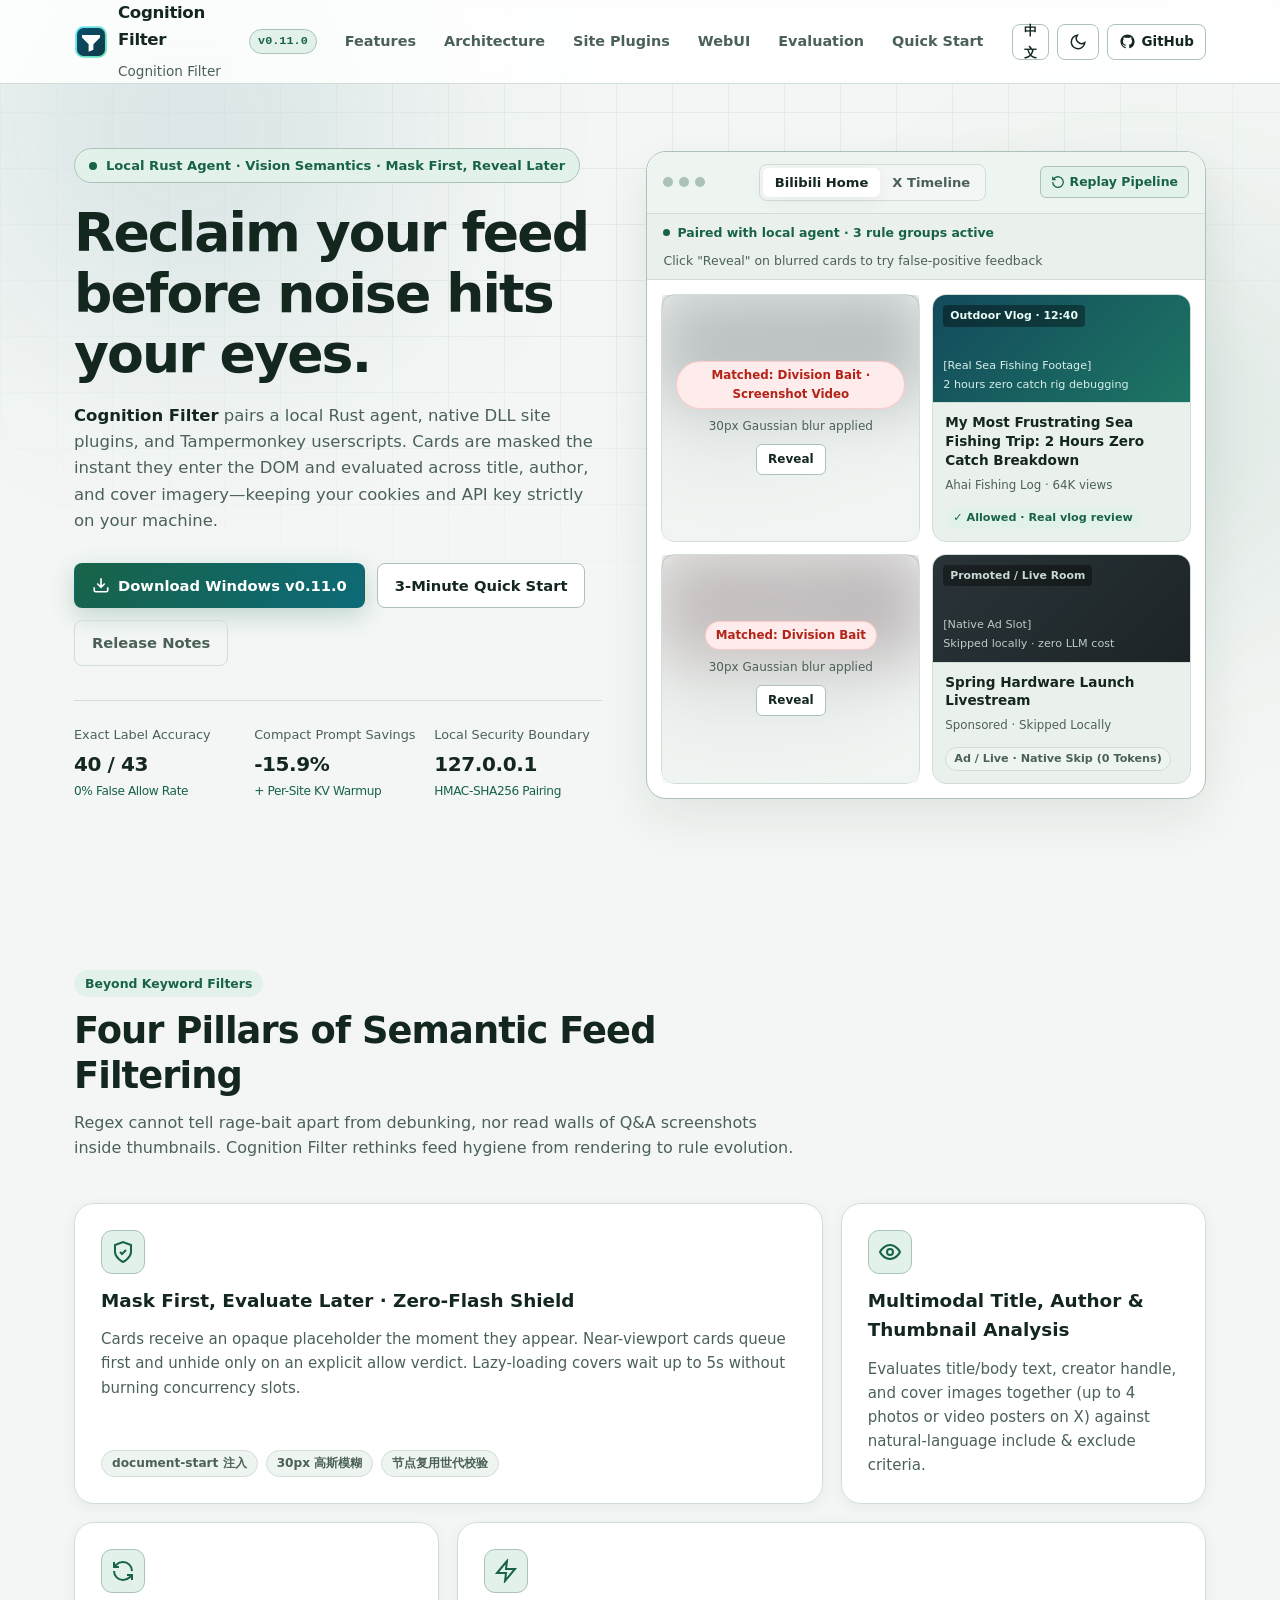
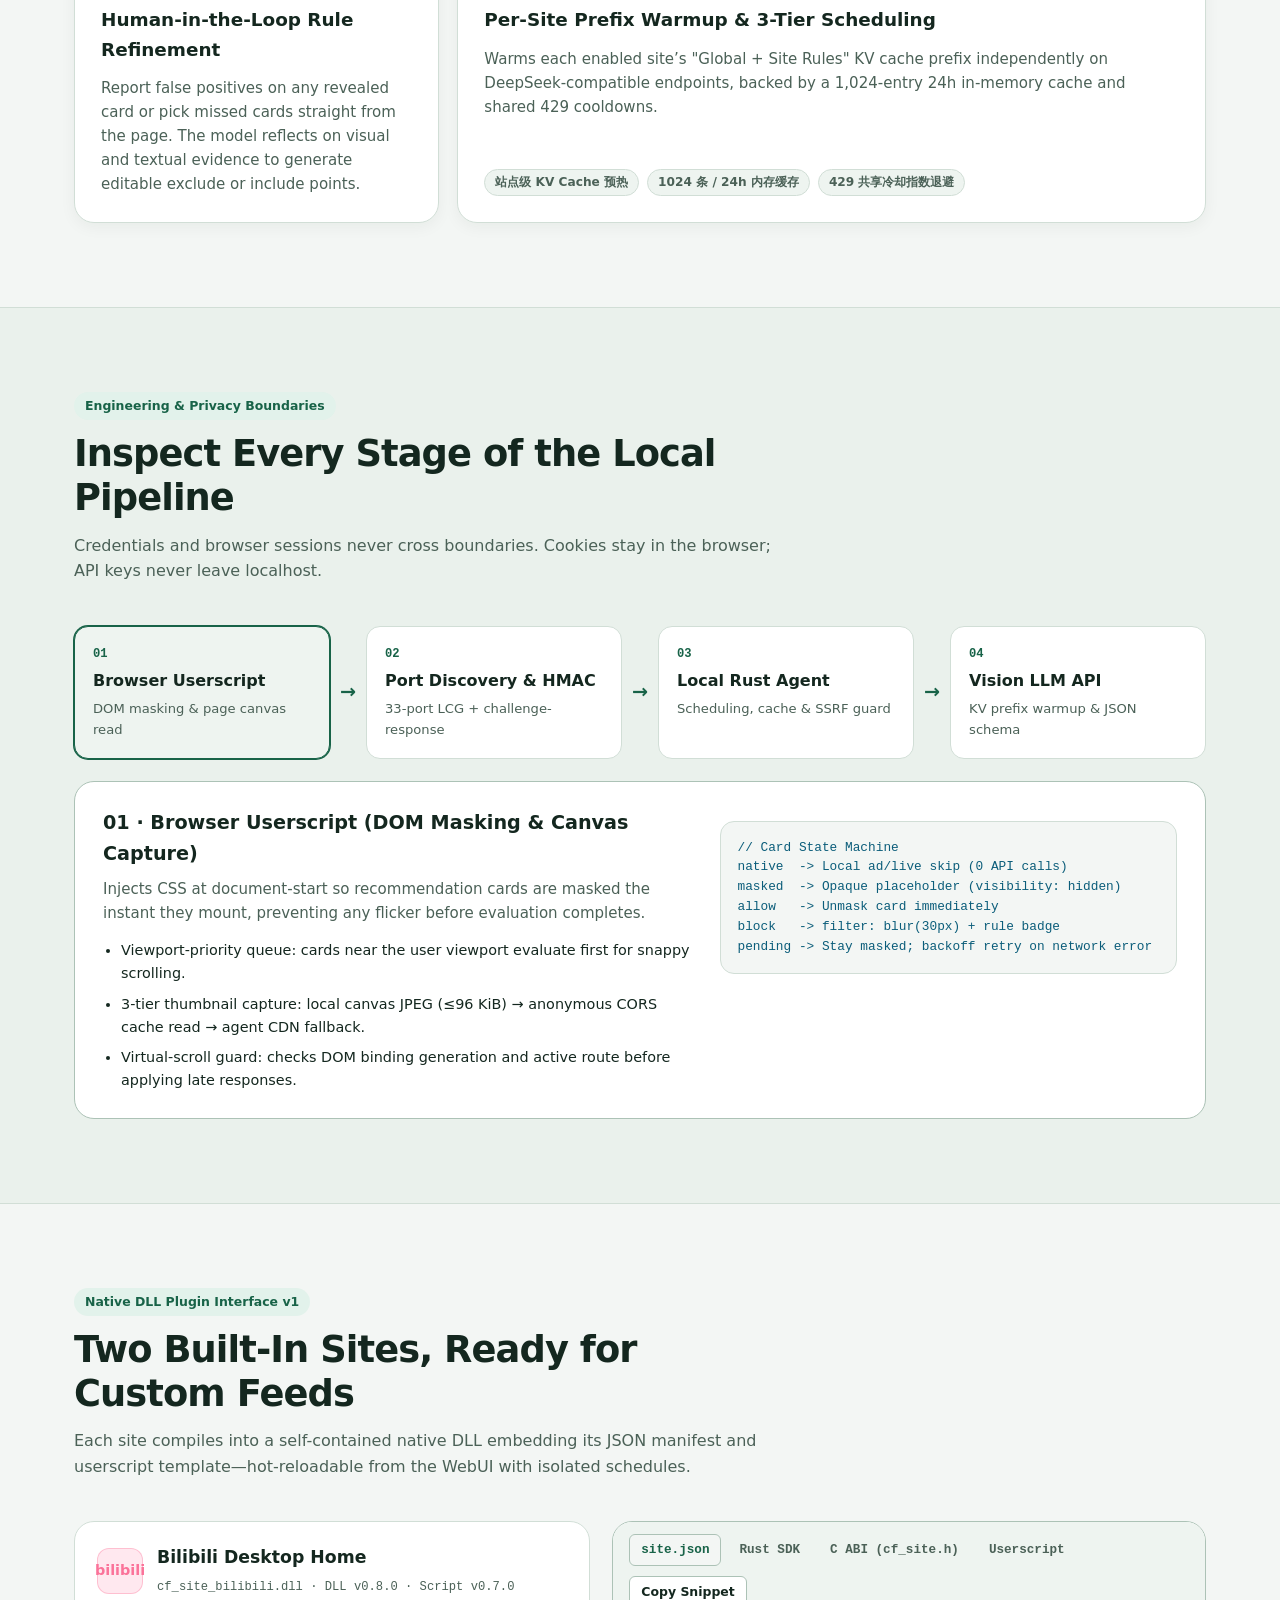
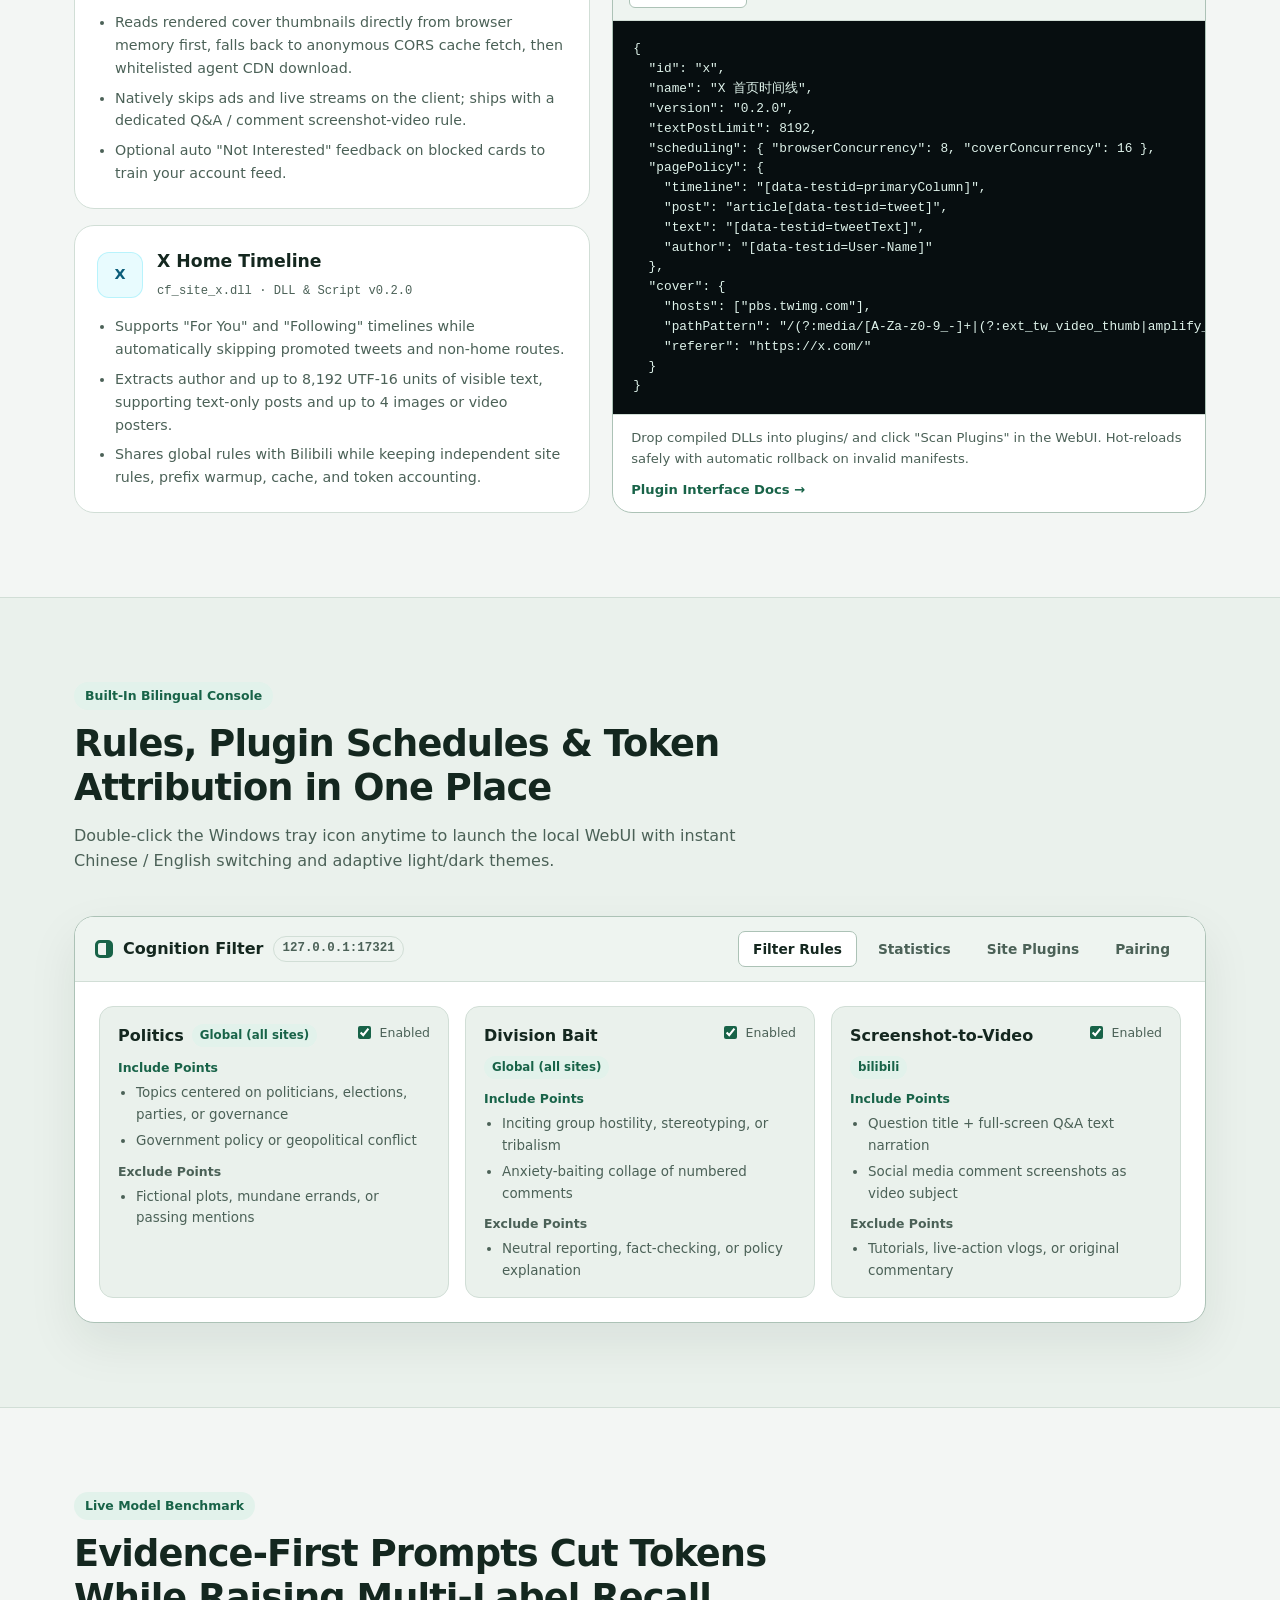
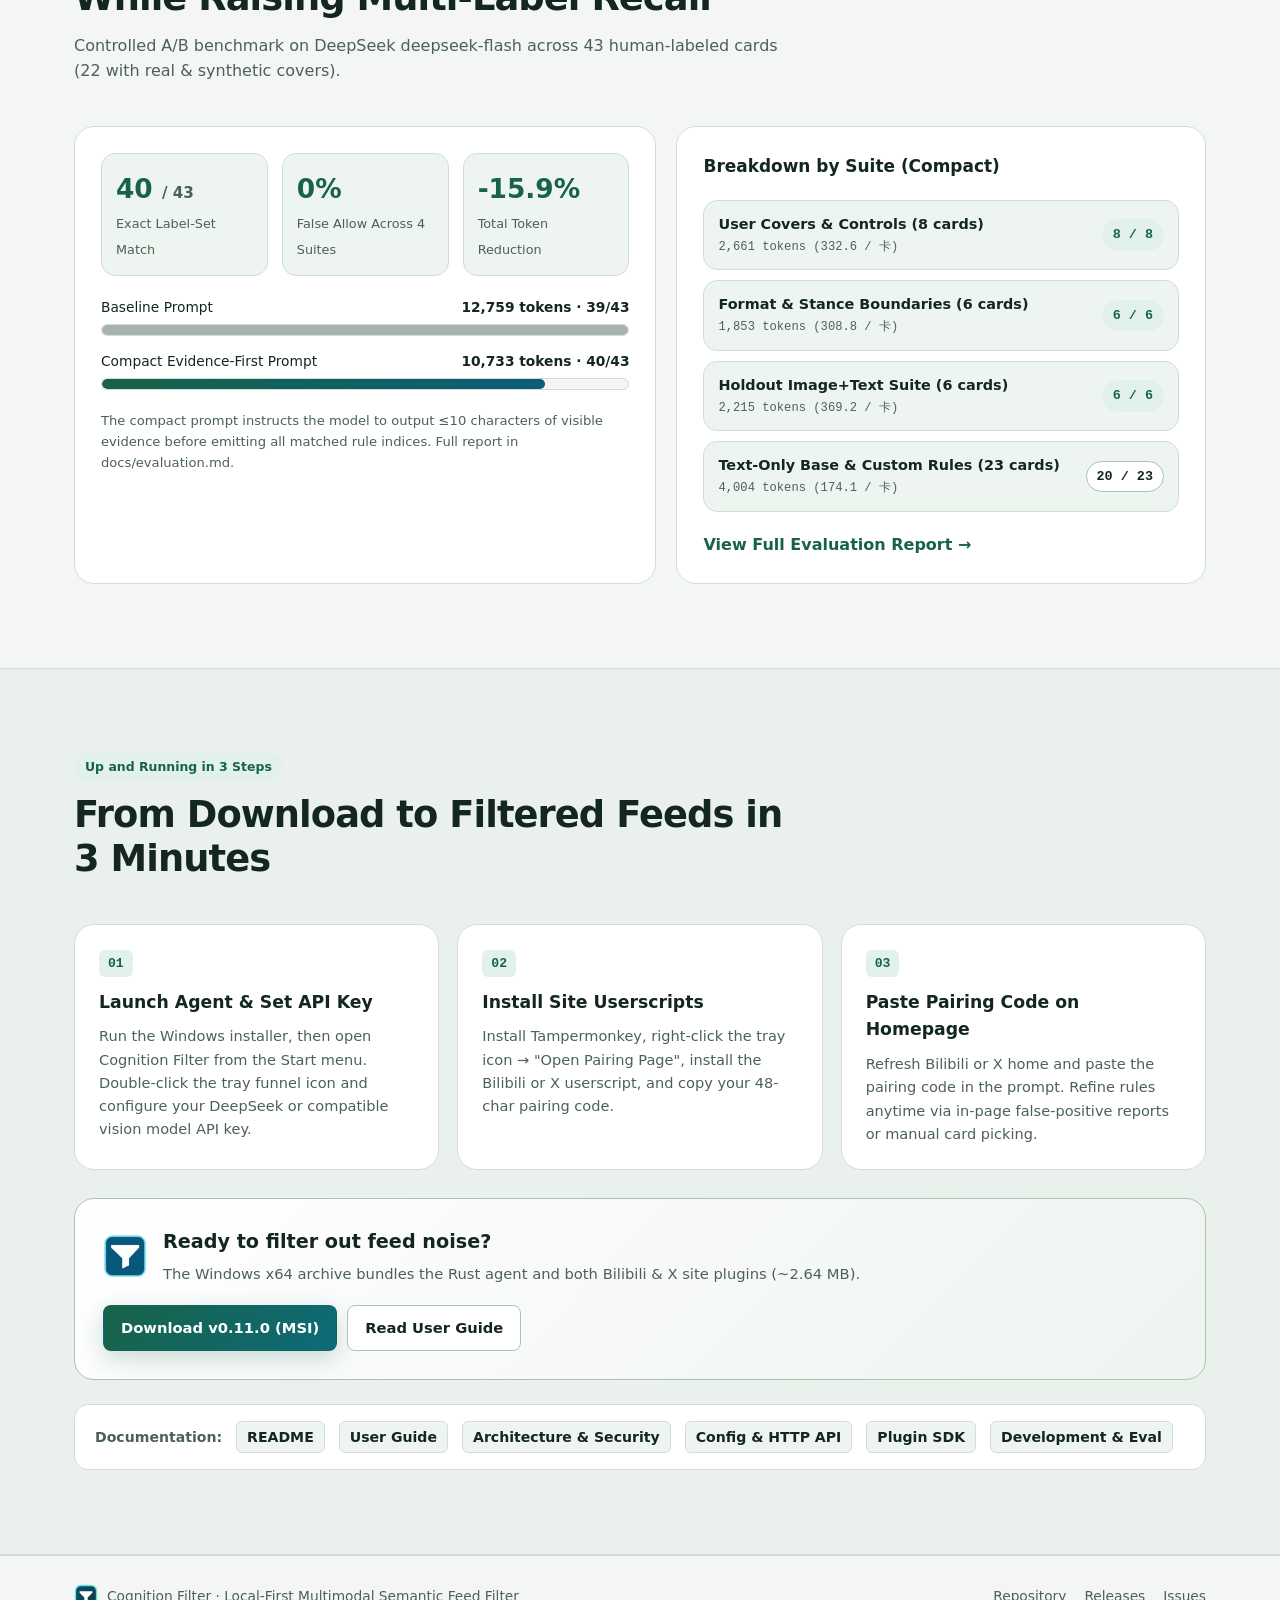
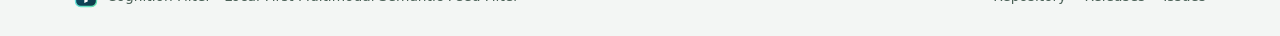
==== commit 957db8a6: "Release Cognition Filter 0.11.0 with refreshed userscripts and Windows installer" ====
--- a/website/index.html
+++ b/website/index.html
@@ -31,7 +31,7 @@
           <strong data-i18n="brand.name">认知滤网</strong>
           <span class="brand-en">Cognition Filter</span>
         </span>
-        <span class="version-pill">v0.10.1</span>
+        <span class="version-pill">v0.11.0</span>
       </a>
 
       <nav class="main-nav" aria-label="Primary">
@@ -96,14 +96,14 @@
           </p>
 
           <div class="hero-cta">
-            <a class="btn btn-primary" href="https://github.com/lightsing/cognition-filter/releases/download/v0.10.1/cognition-filter-v0.10.1-windows-x64.zip">
+            <a class="btn btn-primary" href="https://github.com/lightsing/cognition-filter/releases/download/v0.11.0/cognition-filter-v0.11.0-windows-x64.msi">
               <svg viewBox="0 0 24 24" width="18" height="18" fill="none" stroke="currentColor" stroke-width="2.2" aria-hidden="true">
                 <path d="M21 15v4a2 2 0 0 1-2 2H5a2 2 0 0 1-2-2v-4M7 10l5 5 5-5M12 15V3"/>
               </svg>
-              <span data-i18n="hero.download">下载 Windows 版 v0.10.1</span>
+              <span data-i18n="hero.download">下载 Windows 版 v0.11.0</span>
             </a>
             <a class="btn btn-secondary" href="#quickstart" data-i18n="hero.quickstart">5 分钟快速上手</a>
-            <a class="btn btn-ghost" href="https://github.com/lightsing/cognition-filter/releases/tag/v0.10.1" target="_blank" rel="noopener noreferrer" data-i18n="hero.releaseNotes">Release 说明</a>
+            <a class="btn btn-ghost" href="https://github.com/lightsing/cognition-filter/releases/tag/v0.11.0" target="_blank" rel="noopener noreferrer" data-i18n="hero.releaseNotes">Release 说明</a>
           </div>
 
           <dl class="hero-metrics">
@@ -275,7 +275,7 @@
                 <div class="site-badge badge-bili">bilibili</div>
                 <div>
                   <h3 data-i18n="plugins.biliName">哔哩哔哩首页</h3>
-                  <span class="site-meta">cf_site_bilibili.dll · DLL v0.7.1 · Script v0.6.1</span>
+                  <span class="site-meta">cf_site_bilibili.dll · DLL v0.8.0 · Script v0.7.0</span>
                 </div>
               </div>
               <ul class="site-features">
@@ -290,7 +290,7 @@
                 <div class="site-badge badge-x">X</div>
                 <div>
                   <h3 data-i18n="plugins.xName">X 首页时间线</h3>
-                  <span class="site-meta">cf_site_x.dll · DLL &amp; Script v0.1.2</span>
+                  <span class="site-meta">cf_site_x.dll · DLL &amp; Script v0.2.0</span>
                 </div>
               </div>
               <ul class="site-features">
@@ -445,7 +445,7 @@
           <li class="step-card">
             <span class="step-badge">01</span>
             <h3 data-i18n="start.step1Title">启动 Agent 并填写密钥</h3>
-            <p data-i18n="start.step1Desc">下载并解压 Release 压缩包，运行 <code>cognition-filter.exe</code>。双击任务栏托盘漏斗图标打开配置页，填入 DeepSeek 或任意兼容视觉模型的 API Key。</p>
+            <p data-i18n="start.step1Desc">运行 Windows 安装包，然后从开始菜单打开 Cognition Filter。双击任务栏托盘漏斗图标打开配置页，填入 DeepSeek 或任意兼容视觉模型的 API Key。</p>
           </li>
           <li class="step-card">
             <span class="step-badge">02</span>
@@ -470,8 +470,8 @@
             </div>
           </div>
           <div class="cta-banner-actions">
-            <a class="btn btn-primary" href="https://github.com/lightsing/cognition-filter/releases/download/v0.10.1/cognition-filter-v0.10.1-windows-x64.zip">
-              <span data-i18n="cta.download">立即下载 v0.10.1 (ZIP)</span>
+            <a class="btn btn-primary" href="https://github.com/lightsing/cognition-filter/releases/download/v0.11.0/cognition-filter-v0.11.0-windows-x64.msi">
+              <span data-i18n="cta.download">立即下载 v0.11.0 (MSI)</span>
             </a>
             <a class="btn btn-secondary" href="https://github.com/lightsing/cognition-filter/blob/main/docs/user-guide.md" target="_blank" rel="noopener noreferrer" data-i18n="cta.guide">阅读用户手册</a>
           </div>
